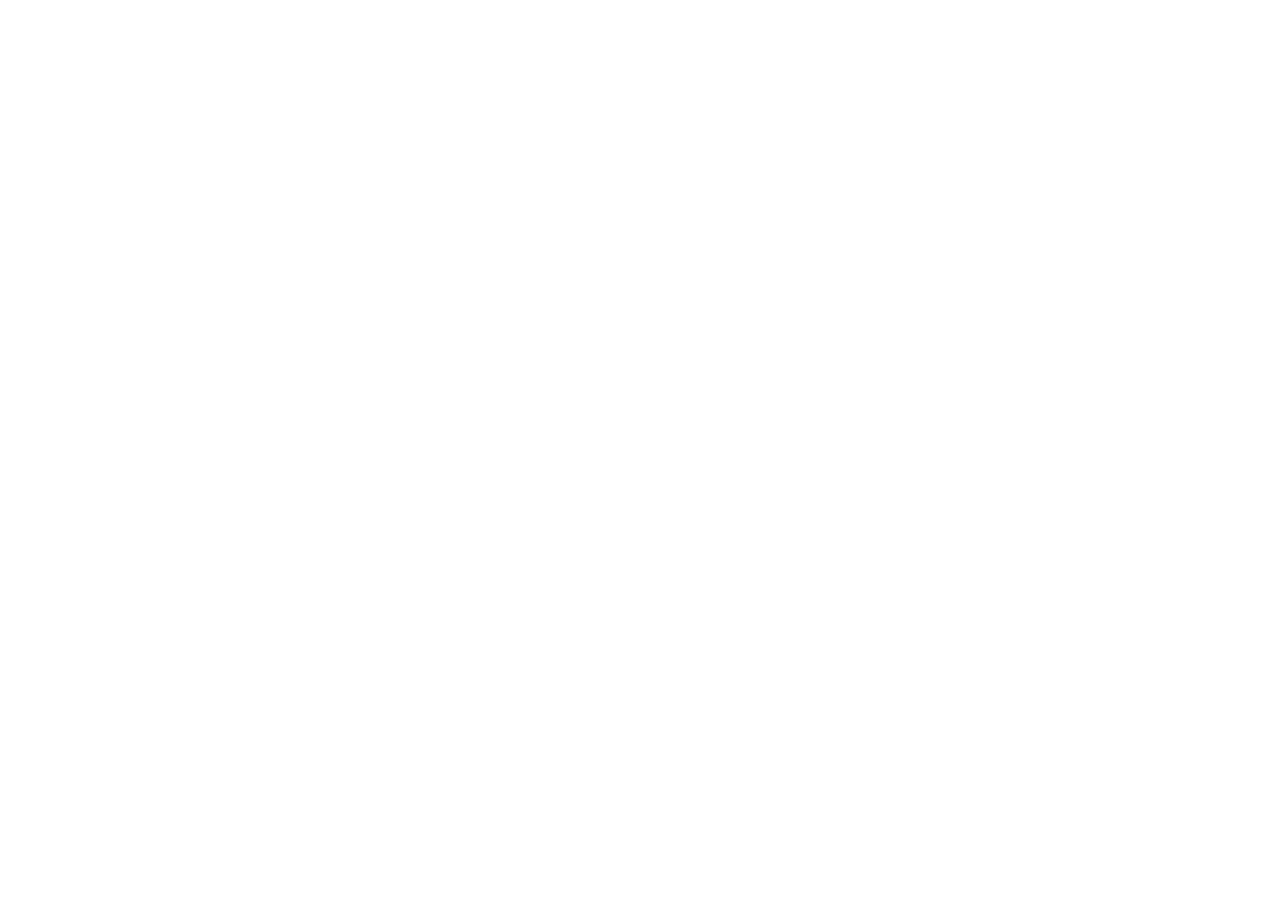
==== index.html @ b189e7bd "init project" ====
<!DOCTYPE html>
<html lang="en">

<head>
    <meta charset="UTF-8">
    <meta name="viewport" content="width=device-width, initial-scale=1.0">
    <title>Document</title>
</head>

<body>

</body>

</html>
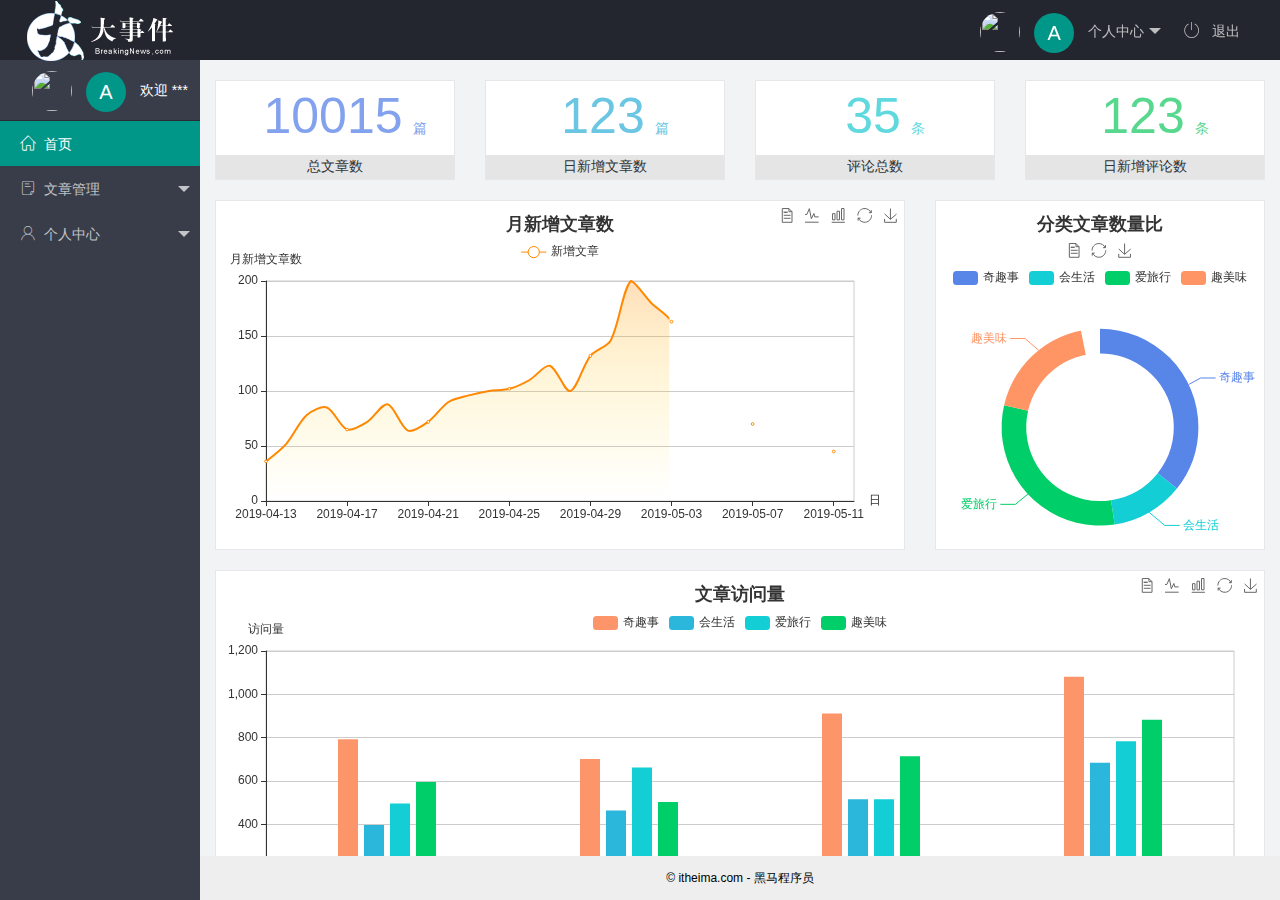
==== commit 21de9ae1: "完成了主页功能的开发" ====
--- a/index.html
+++ b/index.html
@@ -4,11 +4,122 @@
 <head>
     <meta charset="UTF-8">
     <meta name="viewport" content="width=device-width, initial-scale=1.0">
-    <title>Document</title>
+    <title>后台主页</title>
+    <!-- 导入 LayUI 的样式 -->
+    <link rel="stylesheet" href="/assets/lib/layui/css/layui.css" />
+    <!-- 导入第三方图标库 -->
+    <link rel="stylesheet" href="/assets/fonts/iconfont.css" />
+    <!-- 导入首页的样式文件 -->
+    <link rel="stylesheet" href="/assets/css/index.css">
 </head>
 
-<body>
+<body class="layui-layout-body">
+    <div class="layui-layout layui-layout-admin">
+        <div class="layui-header">
+            <div class="layui-logo">
+                <img src="/assets/images/logo.png" alt="" />
+            </div>
+            <!-- 头部区域（可配合layui已有的水平导航） -->
+            <ul class="layui-nav layui-layout-right">
+                <li class="layui-nav-item">
+                    <a href="javascript:;" class="userinfo">
+                        <img src="http://t.cn/RCzsdCq" class="layui-nav-img">
+                        <span class="text-avatar">A</span> 个人中心
+                    </a>
+                    <dl class="layui-nav-child">
+                        <dd><a href="">基本资料</a></dd>
+                        <dd><a href="">跟换头像</a></dd>
+                        <dd><a href="">重置密码</a></dd>
+                    </dl>
+                </li>
+                <li class="layui-nav-item">
+                    <a href="javascript:;" id="btnLogout">
+                        <span class="iconfont icon-tuichu"></span> 退出
+                    </a>
+                </li>
+            </ul>
+        </div>
 
+        <div class="layui-side layui-bg-black">
+            <div class="layui-side-scroll">
+                <div class="userinfo">
+                    <img src="http://t.cn/RCzsdCq" class="layui-nav-img" />
+                    <span class="text-avatar">A</span>
+                    <span id="welcome">欢迎 *** </span>
+                </div>
+                <!-- 左侧导航区域（可配合layui已有的垂直导航） -->
+                <ul class="layui-nav layui-nav-tree" lay-shrink="all">
+                    <li class="layui-nav-item layui-this">
+                        <a href="/home/dashboard.html" target="fm">
+                            <span class="iconfont icon-home"></span>首页
+                        </a>
+                    </li>
+                    <li class="layui-nav-item">
+                        <a class="" href="javascript:;">
+                            <span class="iconfont icon-16"></span>文章管理
+                        </a>
+                        <dl class="layui-nav-child">
+                            <dd>
+                                <a href="javascript:;">
+                                    <i class="layui-icon layui-icon-app"></i>文章类别
+                                </a>
+                            </dd>
+                            <dd>
+                                <a href="javascript:;">
+                                    <i class="layui-icon layui-icon-list"></i>文章列表
+                                </a>
+                            </dd>
+                            <dd>
+                                <a href="javascript:;">
+                                    <i class="layui-icon layui-icon-release"></i>发表文章
+                                </a>
+                            </dd>
+                        </dl>
+                    </li>
+                    <li class="layui-nav-item">
+                        <a href="javascript:;"><span class="iconfont icon-user"></span>个人中心</a>
+                        <dl class="layui-nav-child">
+                            <dd>
+                                <a href="javascript:;">
+                                    <i class="layui-icon layui-icon-survey"></i>基本资料
+                                </a>
+                            </dd>
+                            <dd>
+                                <a href="javascript:;">
+                                    <i class="layui-icon layui-icon-tree"></i>跟换头像
+                                </a>
+                            </dd>
+                            <dd>
+                                <a href="javascript:;">
+                                    <i class="layui-icon layui-icon-set-fill"></i>重置密码
+                                </a>
+                            </dd>
+                        </dl>
+                    </li>
+                </ul>
+            </div>
+        </div>
+
+        <div class="layui-body">
+            <!-- 内容主体区域 -->
+            <iframe name="fm" src="/home/dashboard.html" frameborder="0"></iframe>
+        </div>
+
+        <div class="layui-footer">
+            <!-- 底部固定区域 -->
+            © itheima.com - 黑马程序员
+        </div>
+    </div>
+
+
+    <!-- 导入 LayUI 的JS文件 -->
+    <script src="/assets/lib/layui/layui.all.js"></script>
+    <!-- 导入 jQuery 文件 -->
+    <script src="/assets/lib/jquery.js"></script>
+    <!-- 导入自己封装的 baseAPI.js -->
+    <script src="/assets/js/baseAPI.js"></script>
+    <!-- 导入首页的JS脚本 -->
+    <script src="/assets/js/index.js"></script>
 </body>
 
 </html>--- a/assets/lib/layui/css/layui.css
+++ b/assets/lib/layui/css/layui.css
@@ -0,0 +1,2 @@
+/** layui-v2.5.5 MIT License By https://www.layui.com */
+ .layui-inline,img{display:inline-block;vertical-align:middle}h1,h2,h3,h4,h5,h6{font-weight:400}.layui-edge,.layui-header,.layui-inline,.layui-main{position:relative}.layui-body,.layui-edge,.layui-elip{overflow:hidden}.layui-btn,.layui-edge,.layui-inline,img{vertical-align:middle}.layui-btn,.layui-disabled,.layui-icon,.layui-unselect{-moz-user-select:none;-webkit-user-select:none;-ms-user-select:none}.layui-elip,.layui-form-checkbox span,.layui-form-pane .layui-form-label{text-overflow:ellipsis;white-space:nowrap}.layui-breadcrumb,.layui-tree-btnGroup{visibility:hidden}blockquote,body,button,dd,div,dl,dt,form,h1,h2,h3,h4,h5,h6,input,li,ol,p,pre,td,textarea,th,ul{margin:0;padding:0;-webkit-tap-highlight-color:rgba(0,0,0,0)}a:active,a:hover{outline:0}img{border:none}li{list-style:none}table{border-collapse:collapse;border-spacing:0}h4,h5,h6{font-size:100%}button,input,optgroup,option,select,textarea{font-family:inherit;font-size:inherit;font-style:inherit;font-weight:inherit;outline:0}pre{white-space:pre-wrap;white-space:-moz-pre-wrap;white-space:-pre-wrap;white-space:-o-pre-wrap;word-wrap:break-word}body{line-height:24px;font:14px Helvetica Neue,Helvetica,PingFang SC,Tahoma,Arial,sans-serif}hr{height:1px;margin:10px 0;border:0;clear:both}a{color:#333;text-decoration:none}a:hover{color:#777}a cite{font-style:normal;*cursor:pointer}.layui-border-box,.layui-border-box *{box-sizing:border-box}.layui-box,.layui-box *{box-sizing:content-box}.layui-clear{clear:both;*zoom:1}.layui-clear:after{content:'\20';clear:both;*zoom:1;display:block;height:0}.layui-inline{*display:inline;*zoom:1}.layui-edge{display:inline-block;width:0;height:0;border-width:6px;border-style:dashed;border-color:transparent}.layui-edge-top{top:-4px;border-bottom-color:#999;border-bottom-style:solid}.layui-edge-right{border-left-color:#999;border-left-style:solid}.layui-edge-bottom{top:2px;border-top-color:#999;border-top-style:solid}.layui-edge-left{border-right-color:#999;border-right-style:solid}.layui-disabled,.layui-disabled:hover{color:#d2d2d2!important;cursor:not-allowed!important}.layui-circle{border-radius:100%}.layui-show{display:block!important}.layui-hide{display:none!important}@font-face{font-family:layui-icon;src:url(../font/iconfont.eot?v=250);src:url(../font/iconfont.eot?v=250#iefix) format('embedded-opentype'),url(../font/iconfont.woff2?v=250) format('woff2'),url(../font/iconfont.woff?v=250) format('woff'),url(../font/iconfont.ttf?v=250) format('truetype'),url(../font/iconfont.svg?v=250#layui-icon) format('svg')}.layui-icon{font-family:layui-icon!important;font-size:16px;font-style:normal;-webkit-font-smoothing:antialiased;-moz-osx-font-smoothing:grayscale}.layui-icon-reply-fill:before{content:"\e611"}.layui-icon-set-fill:before{content:"\e614"}.layui-icon-menu-fill:before{content:"\e60f"}.layui-icon-search:before{content:"\e615"}.layui-icon-share:before{content:"\e641"}.layui-icon-set-sm:before{content:"\e620"}.layui-icon-engine:before{content:"\e628"}.layui-icon-close:before{content:"\1006"}.layui-icon-close-fill:before{content:"\1007"}.layui-icon-chart-screen:before{content:"\e629"}.layui-icon-star:before{content:"\e600"}.layui-icon-circle-dot:before{content:"\e617"}.layui-icon-chat:before{content:"\e606"}.layui-icon-release:before{content:"\e609"}.layui-icon-list:before{content:"\e60a"}.layui-icon-chart:before{content:"\e62c"}.layui-icon-ok-circle:before{content:"\1005"}.layui-icon-layim-theme:before{content:"\e61b"}.layui-icon-table:before{content:"\e62d"}.layui-icon-right:before{content:"\e602"}.layui-icon-left:before{content:"\e603"}.layui-icon-cart-simple:before{content:"\e698"}.layui-icon-face-cry:before{content:"\e69c"}.layui-icon-face-smile:before{content:"\e6af"}.layui-icon-survey:before{content:"\e6b2"}.layui-icon-tree:before{content:"\e62e"}.layui-icon-upload-circle:before{content:"\e62f"}.layui-icon-add-circle:before{content:"\e61f"}.layui-icon-download-circle:before{content:"\e601"}.layui-icon-templeate-1:before{content:"\e630"}.layui-icon-util:before{content:"\e631"}.layui-icon-face-surprised:before{content:"\e664"}.layui-icon-edit:before{content:"\e642"}.layui-icon-speaker:before{content:"\e645"}.layui-icon-down:before{content:"\e61a"}.layui-icon-file:before{content:"\e621"}.layui-icon-layouts:before{content:"\e632"}.layui-icon-rate-half:before{content:"\e6c9"}.layui-icon-add-circle-fine:before{content:"\e608"}.layui-icon-prev-circle:before{content:"\e633"}.layui-icon-read:before{content:"\e705"}.layui-icon-404:before{content:"\e61c"}.layui-icon-carousel:before{content:"\e634"}.layui-icon-help:before{content:"\e607"}.layui-icon-code-circle:before{content:"\e635"}.layui-icon-water:before{content:"\e636"}.layui-icon-username:before{content:"\e66f"}.layui-icon-find-fill:before{content:"\e670"}.layui-icon-about:before{content:"\e60b"}.layui-icon-location:before{content:"\e715"}.layui-icon-up:before{content:"\e619"}.layui-icon-pause:before{content:"\e651"}.layui-icon-date:before{content:"\e637"}.layui-icon-layim-uploadfile:before{content:"\e61d"}.layui-icon-delete:before{content:"\e640"}.layui-icon-play:before{content:"\e652"}.layui-icon-top:before{content:"\e604"}.layui-icon-friends:before{content:"\e612"}.layui-icon-refresh-3:before{content:"\e9aa"}.layui-icon-ok:before{content:"\e605"}.layui-icon-layer:before{content:"\e638"}.layui-icon-face-smile-fine:before{content:"\e60c"}.layui-icon-dollar:before{content:"\e659"}.layui-icon-group:before{content:"\e613"}.layui-icon-layim-download:before{content:"\e61e"}.layui-icon-picture-fine:before{content:"\e60d"}.layui-icon-link:before{content:"\e64c"}.layui-icon-diamond:before{content:"\e735"}.layui-icon-log:before{content:"\e60e"}.layui-icon-rate-solid:before{content:"\e67a"}.layui-icon-fonts-del:before{content:"\e64f"}.layui-icon-unlink:before{content:"\e64d"}.layui-icon-fonts-clear:before{content:"\e639"}.layui-icon-triangle-r:before{content:"\e623"}.layui-icon-circle:before{content:"\e63f"}.layui-icon-radio:before{content:"\e643"}.layui-icon-align-center:before{content:"\e647"}.layui-icon-align-right:before{content:"\e648"}.layui-icon-align-left:before{content:"\e649"}.layui-icon-loading-1:before{content:"\e63e"}.layui-icon-return:before{content:"\e65c"}.layui-icon-fonts-strong:before{content:"\e62b"}.layui-icon-upload:before{content:"\e67c"}.layui-icon-dialogue:before{content:"\e63a"}.layui-icon-video:before{content:"\e6ed"}.layui-icon-headset:before{content:"\e6fc"}.layui-icon-cellphone-fine:before{content:"\e63b"}.layui-icon-add-1:before{content:"\e654"}.layui-icon-face-smile-b:before{content:"\e650"}.layui-icon-fonts-html:before{content:"\e64b"}.layui-icon-form:before{content:"\e63c"}.layui-icon-cart:before{content:"\e657"}.layui-icon-camera-fill:before{content:"\e65d"}.layui-icon-tabs:before{content:"\e62a"}.layui-icon-fonts-code:before{content:"\e64e"}.layui-icon-fire:before{content:"\e756"}.layui-icon-set:before{content:"\e716"}.layui-icon-fonts-u:before{content:"\e646"}.layui-icon-triangle-d:before{content:"\e625"}.layui-icon-tips:before{content:"\e702"}.layui-icon-picture:before{content:"\e64a"}.layui-icon-more-vertical:before{content:"\e671"}.layui-icon-flag:before{content:"\e66c"}.layui-icon-loading:before{content:"\e63d"}.layui-icon-fonts-i:before{content:"\e644"}.layui-icon-refresh-1:before{content:"\e666"}.layui-icon-rmb:before{content:"\e65e"}.layui-icon-home:before{content:"\e68e"}.layui-icon-user:before{content:"\e770"}.layui-icon-notice:before{content:"\e667"}.layui-icon-login-weibo:before{content:"\e675"}.layui-icon-voice:before{content:"\e688"}.layui-icon-upload-drag:before{content:"\e681"}.layui-icon-login-qq:before{content:"\e676"}.layui-icon-snowflake:before{content:"\e6b1"}.layui-icon-file-b:before{content:"\e655"}.layui-icon-template:before{content:"\e663"}.layui-icon-auz:before{content:"\e672"}.layui-icon-console:before{content:"\e665"}.layui-icon-app:before{content:"\e653"}.layui-icon-prev:before{content:"\e65a"}.layui-icon-website:before{content:"\e7ae"}.layui-icon-next:before{content:"\e65b"}.layui-icon-component:before{content:"\e857"}.layui-icon-more:before{content:"\e65f"}.layui-icon-login-wechat:before{content:"\e677"}.layui-icon-shrink-right:before{content:"\e668"}.layui-icon-spread-left:before{content:"\e66b"}.layui-icon-camera:before{content:"\e660"}.layui-icon-note:before{content:"\e66e"}.layui-icon-refresh:before{content:"\e669"}.layui-icon-female:before{content:"\e661"}.layui-icon-male:before{content:"\e662"}.layui-icon-password:before{content:"\e673"}.layui-icon-senior:before{content:"\e674"}.layui-icon-theme:before{content:"\e66a"}.layui-icon-tread:before{content:"\e6c5"}.layui-icon-praise:before{content:"\e6c6"}.layui-icon-star-fill:before{content:"\e658"}.layui-icon-rate:before{content:"\e67b"}.layui-icon-template-1:before{content:"\e656"}.layui-icon-vercode:before{content:"\e679"}.layui-icon-cellphone:before{content:"\e678"}.layui-icon-screen-full:before{content:"\e622"}.layui-icon-screen-restore:before{content:"\e758"}.layui-icon-cols:before{content:"\e610"}.layui-icon-export:before{content:"\e67d"}.layui-icon-print:before{content:"\e66d"}.layui-icon-slider:before{content:"\e714"}.layui-icon-addition:before{content:"\e624"}.layui-icon-subtraction:before{content:"\e67e"}.layui-icon-service:before{content:"\e626"}.layui-icon-transfer:before{content:"\e691"}.layui-main{width:1140px;margin:0 auto}.layui-header{z-index:1000;height:60px}.layui-header a:hover{transition:all .5s;-webkit-transition:all .5s}.layui-side{position:fixed;left:0;top:0;bottom:0;z-index:999;width:200px;overflow-x:hidden}.layui-side-scroll{position:relative;width:220px;height:100%;overflow-x:hidden}.layui-body{position:absolute;left:200px;right:0;top:0;bottom:0;z-index:998;width:auto;overflow-y:auto;box-sizing:border-box}.layui-layout-body{overflow:hidden}.layui-layout-admin .layui-header{background-color:#23262E}.layui-layout-admin .layui-side{top:60px;width:200px;overflow-x:hidden}.layui-layout-admin .layui-body{position:fixed;top:60px;bottom:44px}.layui-layout-admin .layui-main{width:auto;margin:0 15px}.layui-layout-admin .layui-footer{position:fixed;left:200px;right:0;bottom:0;height:44px;line-height:44px;padding:0 15px;background-color:#eee}.layui-layout-admin .layui-logo{position:absolute;left:0;top:0;width:200px;height:100%;line-height:60px;text-align:center;color:#009688;font-size:16px}.layui-layout-admin .layui-header .layui-nav{background:0 0}.layui-layout-left{position:absolute!important;left:200px;top:0}.layui-layout-right{position:absolute!important;right:0;top:0}.layui-container{position:relative;margin:0 auto;padding:0 15px;box-sizing:border-box}.layui-fluid{position:relative;margin:0 auto;padding:0 15px}.layui-row:after,.layui-row:before{content:'';display:block;clear:both}.layui-col-lg1,.layui-col-lg10,.layui-col-lg11,.layui-col-lg12,.layui-col-lg2,.layui-col-lg3,.layui-col-lg4,.layui-col-lg5,.layui-col-lg6,.layui-col-lg7,.layui-col-lg8,.layui-col-lg9,.layui-col-md1,.layui-col-md10,.layui-col-md11,.layui-col-md12,.layui-col-md2,.layui-col-md3,.layui-col-md4,.layui-col-md5,.layui-col-md6,.layui-col-md7,.layui-col-md8,.layui-col-md9,.layui-col-sm1,.layui-col-sm10,.layui-col-sm11,.layui-col-sm12,.layui-col-sm2,.layui-col-sm3,.layui-col-sm4,.layui-col-sm5,.layui-col-sm6,.layui-col-sm7,.layui-col-sm8,.layui-col-sm9,.layui-col-xs1,.layui-col-xs10,.layui-col-xs11,.layui-col-xs12,.layui-col-xs2,.layui-col-xs3,.layui-col-xs4,.layui-col-xs5,.layui-col-xs6,.layui-col-xs7,.layui-col-xs8,.layui-col-xs9{position:relative;display:block;box-sizing:border-box}.layui-col-xs1,.layui-col-xs10,.layui-col-xs11,.layui-col-xs12,.layui-col-xs2,.layui-col-xs3,.layui-col-xs4,.layui-col-xs5,.layui-col-xs6,.layui-col-xs7,.layui-col-xs8,.layui-col-xs9{float:left}.layui-col-xs1{width:8.33333333%}.layui-col-xs2{width:16.66666667%}.layui-col-xs3{width:25%}.layui-col-xs4{width:33.33333333%}.layui-col-xs5{width:41.66666667%}.layui-col-xs6{width:50%}.layui-col-xs7{width:58.33333333%}.layui-col-xs8{width:66.66666667%}.layui-col-xs9{width:75%}.layui-col-xs10{width:83.33333333%}.layui-col-xs11{width:91.66666667%}.layui-col-xs12{width:100%}.layui-col-xs-offset1{margin-left:8.33333333%}.layui-col-xs-offset2{margin-left:16.66666667%}.layui-col-xs-offset3{margin-left:25%}.layui-col-xs-offset4{margin-left:33.33333333%}.layui-col-xs-offset5{margin-left:41.66666667%}.layui-col-xs-offset6{margin-left:50%}.layui-col-xs-offset7{margin-left:58.33333333%}.layui-col-xs-offset8{margin-left:66.66666667%}.layui-col-xs-offset9{margin-left:75%}.layui-col-xs-offset10{margin-left:83.33333333%}.layui-col-xs-offset11{margin-left:91.66666667%}.layui-col-xs-offset12{margin-left:100%}@media screen and (max-width:768px){.layui-hide-xs{display:none!important}.layui-show-xs-block{display:block!important}.layui-show-xs-inline{display:inline!important}.layui-show-xs-inline-block{display:inline-block!important}}@media screen and (min-width:768px){.layui-container{width:750px}.layui-hide-sm{display:none!important}.layui-show-sm-block{display:block!important}.layui-show-sm-inline{display:inline!important}.layui-show-sm-inline-block{display:inline-block!important}.layui-col-sm1,.layui-col-sm10,.layui-col-sm11,.layui-col-sm12,.layui-col-sm2,.layui-col-sm3,.layui-col-sm4,.layui-col-sm5,.layui-col-sm6,.layui-col-sm7,.layui-col-sm8,.layui-col-sm9{float:left}.layui-col-sm1{width:8.33333333%}.layui-col-sm2{width:16.66666667%}.layui-col-sm3{width:25%}.layui-col-sm4{width:33.33333333%}.layui-col-sm5{width:41.66666667%}.layui-col-sm6{width:50%}.layui-col-sm7{width:58.33333333%}.layui-col-sm8{width:66.66666667%}.layui-col-sm9{width:75%}.layui-col-sm10{width:83.33333333%}.layui-col-sm11{width:91.66666667%}.layui-col-sm12{width:100%}.layui-col-sm-offset1{margin-left:8.33333333%}.layui-col-sm-offset2{margin-left:16.66666667%}.layui-col-sm-offset3{margin-left:25%}.layui-col-sm-offset4{margin-left:33.33333333%}.layui-col-sm-offset5{margin-left:41.66666667%}.layui-col-sm-offset6{margin-left:50%}.layui-col-sm-offset7{margin-left:58.33333333%}.layui-col-sm-offset8{margin-left:66.66666667%}.layui-col-sm-offset9{margin-left:75%}.layui-col-sm-offset10{margin-left:83.33333333%}.layui-col-sm-offset11{margin-left:91.66666667%}.layui-col-sm-offset12{margin-left:100%}}@media screen and (min-width:992px){.layui-container{width:970px}.layui-hide-md{display:none!important}.layui-show-md-block{display:block!important}.layui-show-md-inline{display:inline!important}.layui-show-md-inline-block{display:inline-block!important}.layui-col-md1,.layui-col-md10,.layui-col-md11,.layui-col-md12,.layui-col-md2,.layui-col-md3,.layui-col-md4,.layui-col-md5,.layui-col-md6,.layui-col-md7,.layui-col-md8,.layui-col-md9{float:left}.layui-col-md1{width:8.33333333%}.layui-col-md2{width:16.66666667%}.layui-col-md3{width:25%}.layui-col-md4{width:33.33333333%}.layui-col-md5{width:41.66666667%}.layui-col-md6{width:50%}.layui-col-md7{width:58.33333333%}.layui-col-md8{width:66.66666667%}.layui-col-md9{width:75%}.layui-col-md10{width:83.33333333%}.layui-col-md11{width:91.66666667%}.layui-col-md12{width:100%}.layui-col-md-offset1{margin-left:8.33333333%}.layui-col-md-offset2{margin-left:16.66666667%}.layui-col-md-offset3{margin-left:25%}.layui-col-md-offset4{margin-left:33.33333333%}.layui-col-md-offset5{margin-left:41.66666667%}.layui-col-md-offset6{margin-left:50%}.layui-col-md-offset7{margin-left:58.33333333%}.layui-col-md-offset8{margin-left:66.66666667%}.layui-col-md-offset9{margin-left:75%}.layui-col-md-offset10{margin-left:83.33333333%}.layui-col-md-offset11{margin-left:91.66666667%}.layui-col-md-offset12{margin-left:100%}}@media screen and (min-width:1200px){.layui-container{width:1170px}.layui-hide-lg{display:none!important}.layui-show-lg-block{display:block!important}.layui-show-lg-inline{display:inline!important}.layui-show-lg-inline-block{display:inline-block!important}.layui-col-lg1,.layui-col-lg10,.layui-col-lg11,.layui-col-lg12,.layui-col-lg2,.layui-col-lg3,.layui-col-lg4,.layui-col-lg5,.layui-col-lg6,.layui-col-lg7,.layui-col-lg8,.layui-col-lg9{float:left}.layui-col-lg1{width:8.33333333%}.layui-col-lg2{width:16.66666667%}.layui-col-lg3{width:25%}.layui-col-lg4{width:33.33333333%}.layui-col-lg5{width:41.66666667%}.layui-col-lg6{width:50%}.layui-col-lg7{width:58.33333333%}.layui-col-lg8{width:66.66666667%}.layui-col-lg9{width:75%}.layui-col-lg10{width:83.33333333%}.layui-col-lg11{width:91.66666667%}.layui-col-lg12{width:100%}.layui-col-lg-offset1{margin-left:8.33333333%}.layui-col-lg-offset2{margin-left:16.66666667%}.layui-col-lg-offset3{margin-left:25%}.layui-col-lg-offset4{margin-left:33.33333333%}.layui-col-lg-offset5{margin-left:41.66666667%}.layui-col-lg-offset6{margin-left:50%}.layui-col-lg-offset7{margin-left:58.33333333%}.layui-col-lg-offset8{margin-left:66.66666667%}.layui-col-lg-offset9{margin-left:75%}.layui-col-lg-offset10{margin-left:83.33333333%}.layui-col-lg-offset11{margin-left:91.66666667%}.layui-col-lg-offset12{margin-left:100%}}.layui-col-space1{margin:-.5px}.layui-col-space1>*{padding:.5px}.layui-col-space3{margin:-1.5px}.layui-col-space3>*{padding:1.5px}.layui-col-space5{margin:-2.5px}.layui-col-space5>*{padding:2.5px}.layui-col-space8{margin:-3.5px}.layui-col-space8>*{padding:3.5px}.layui-col-space10{margin:-5px}.layui-col-space10>*{padding:5px}.layui-col-space12{margin:-6px}.layui-col-space12>*{padding:6px}.layui-col-space15{margin:-7.5px}.layui-col-space15>*{padding:7.5px}.layui-col-space18{margin:-9px}.layui-col-space18>*{padding:9px}.layui-col-space20{margin:-10px}.layui-col-space20>*{padding:10px}.layui-col-space22{margin:-11px}.layui-col-space22>*{padding:11px}.layui-col-space25{margin:-12.5px}.layui-col-space25>*{padding:12.5px}.layui-col-space30{margin:-15px}.layui-col-space30>*{padding:15px}.layui-btn,.layui-input,.layui-select,.layui-textarea,.layui-upload-button{outline:0;-webkit-appearance:none;transition:all .3s;-webkit-transition:all .3s;box-sizing:border-box}.layui-elem-quote{margin-bottom:10px;padding:15px;line-height:22px;border-left:5px solid #009688;border-radius:0 2px 2px 0;background-color:#f2f2f2}.layui-quote-nm{border-style:solid;border-width:1px 1px 1px 5px;background:0 0}.layui-elem-field{margin-bottom:10px;padding:0;border-width:1px;border-style:solid}.layui-elem-field legend{margin-left:20px;padding:0 10px;font-size:20px;font-weight:300}.layui-field-title{margin:10px 0 20px;border-width:1px 0 0}.layui-field-box{padding:10px 15px}.layui-field-title .layui-field-box{padding:10px 0}.layui-progress{position:relative;height:6px;border-radius:20px;background-color:#e2e2e2}.layui-progress-bar{position:absolute;left:0;top:0;width:0;max-width:100%;height:6px;border-radius:20px;text-align:right;background-color:#5FB878;transition:all .3s;-webkit-transition:all .3s}.layui-progress-big,.layui-progress-big .layui-progress-bar{height:18px;line-height:18px}.layui-progress-text{position:relative;top:-20px;line-height:18px;font-size:12px;color:#666}.layui-progress-big .layui-progress-text{position:static;padding:0 10px;color:#fff}.layui-collapse{border-width:1px;border-style:solid;border-radius:2px}.layui-colla-content,.layui-colla-item{border-top-width:1px;border-top-style:solid}.layui-colla-item:first-child{border-top:none}.layui-colla-title{position:relative;height:42px;line-height:42px;padding:0 15px 0 35px;color:#333;background-color:#f2f2f2;cursor:pointer;font-size:14px;overflow:hidden}.layui-colla-content{display:none;padding:10px 15px;line-height:22px;color:#666}.layui-colla-icon{position:absolute;left:15px;top:0;font-size:14px}.layui-card{margin-bottom:15px;border-radius:2px;background-color:#fff;box-shadow:0 1px 2px 0 rgba(0,0,0,.05)}.layui-card:last-child{margin-bottom:0}.layui-card-header{position:relative;height:42px;line-height:42px;padding:0 15px;border-bottom:1px solid #f6f6f6;color:#333;border-radius:2px 2px 0 0;font-size:14px}.layui-bg-black,.layui-bg-blue,.layui-bg-cyan,.layui-bg-green,.layui-bg-orange,.layui-bg-red{color:#fff!important}.layui-card-body{position:relative;padding:10px 15px;line-height:24px}.layui-card-body[pad15]{padding:15px}.layui-card-body[pad20]{padding:20px}.layui-card-body .layui-table{margin:5px 0}.layui-card .layui-tab{margin:0}.layui-panel-window{position:relative;padding:15px;border-radius:0;border-top:5px solid #E6E6E6;background-color:#fff}.layui-auxiliar-moving{position:fixed;left:0;right:0;top:0;bottom:0;width:100%;height:100%;background:0 0;z-index:9999999999}.layui-form-label,.layui-form-mid,.layui-form-select,.layui-input-block,.layui-input-inline,.layui-textarea{position:relative}.layui-bg-red{background-color:#FF5722!important}.layui-bg-orange{background-color:#FFB800!important}.layui-bg-green{background-color:#009688!important}.layui-bg-cyan{background-color:#2F4056!important}.layui-bg-blue{background-color:#1E9FFF!important}.layui-bg-black{background-color:#393D49!important}.layui-bg-gray{background-color:#eee!important;color:#666!important}.layui-badge-rim,.layui-colla-content,.layui-colla-item,.layui-collapse,.layui-elem-field,.layui-form-pane .layui-form-item[pane],.layui-form-pane .layui-form-label,.layui-input,.layui-layedit,.layui-layedit-tool,.layui-quote-nm,.layui-select,.layui-tab-bar,.layui-tab-card,.layui-tab-title,.layui-tab-title .layui-this:after,.layui-textarea{border-color:#e6e6e6}.layui-timeline-item:before,hr{background-color:#e6e6e6}.layui-text{line-height:22px;font-size:14px;color:#666}.layui-text h1,.layui-text h2,.layui-text h3{font-weight:500;color:#333}.layui-text h1{font-size:30px}.layui-text h2{font-size:24px}.layui-text h3{font-size:18px}.layui-text a:not(.layui-btn){color:#01AAED}.layui-text a:not(.layui-btn):hover{text-decoration:underline}.layui-text ul{padding:5px 0 5px 15px}.layui-text ul li{margin-top:5px;list-style-type:disc}.layui-text em,.layui-word-aux{color:#999!important;padding:0 5px!important}.layui-btn{display:inline-block;height:38px;line-height:38px;padding:0 18px;background-color:#009688;color:#fff;white-space:nowrap;text-align:center;font-size:14px;border:none;border-radius:2px;cursor:pointer}.layui-btn:hover{opacity:.8;filter:alpha(opacity=80);color:#fff}.layui-btn:active{opacity:1;filter:alpha(opacity=100)}.layui-btn+.layui-btn{margin-left:10px}.layui-btn-container{font-size:0}.layui-btn-container .layui-btn{margin-right:10px;margin-bottom:10px}.layui-btn-container .layui-btn+.layui-btn{margin-left:0}.layui-table .layui-btn-container .layui-btn{margin-bottom:9px}.layui-btn-radius{border-radius:100px}.layui-btn .layui-icon{margin-right:3px;font-size:18px;vertical-align:bottom;vertical-align:middle\9}.layui-btn-primary{border:1px solid #C9C9C9;background-color:#fff;color:#555}.layui-btn-primary:hover{border-color:#009688;color:#333}.layui-btn-normal{background-color:#1E9FFF}.layui-btn-warm{background-color:#FFB800}.layui-btn-danger{background-color:#FF5722}.layui-btn-checked{background-color:#5FB878}.layui-btn-disabled,.layui-btn-disabled:active,.layui-btn-disabled:hover{border:1px solid #e6e6e6;background-color:#FBFBFB;color:#C9C9C9;cursor:not-allowed;opacity:1}.layui-btn-lg{height:44px;line-height:44px;padding:0 25px;font-size:16px}.layui-btn-sm{height:30px;line-height:30px;padding:0 10px;font-size:12px}.layui-btn-sm i{font-size:16px!important}.layui-btn-xs{height:22px;line-height:22px;padding:0 5px;font-size:12px}.layui-btn-xs i{font-size:14px!important}.layui-btn-group{display:inline-block;vertical-align:middle;font-size:0}.layui-btn-group .layui-btn{margin-left:0!important;margin-right:0!important;border-left:1px solid rgba(255,255,255,.5);border-radius:0}.layui-btn-group .layui-btn-primary{border-left:none}.layui-btn-group .layui-btn-primary:hover{border-color:#C9C9C9;color:#009688}.layui-btn-group .layui-btn:first-child{border-left:none;border-radius:2px 0 0 2px}.layui-btn-group .layui-btn-primary:first-child{border-left:1px solid #c9c9c9}.layui-btn-group .layui-btn:last-child{border-radius:0 2px 2px 0}.layui-btn-group .layui-btn+.layui-btn{margin-left:0}.layui-btn-group+.layui-btn-group{margin-left:10px}.layui-btn-fluid{width:100%}.layui-input,.layui-select,.layui-textarea{height:38px;line-height:1.3;line-height:38px\9;border-width:1px;border-style:solid;background-color:#fff;border-radius:2px}.layui-input::-webkit-input-placeholder,.layui-select::-webkit-input-placeholder,.layui-textarea::-webkit-input-placeholder{line-height:1.3}.layui-input,.layui-textarea{display:block;width:100%;padding-left:10px}.layui-input:hover,.layui-textarea:hover{border-color:#D2D2D2!important}.layui-input:focus,.layui-textarea:focus{border-color:#C9C9C9!important}.layui-textarea{min-height:100px;height:auto;line-height:20px;padding:6px 10px;resize:vertical}.layui-select{padding:0 10px}.layui-form input[type=checkbox],.layui-form input[type=radio],.layui-form select{display:none}.layui-form [lay-ignore]{display:initial}.layui-form-item{margin-bottom:15px;clear:both;*zoom:1}.layui-form-item:after{content:'\20';clear:both;*zoom:1;display:block;height:0}.layui-form-label{float:left;display:block;padding:9px 15px;width:80px;font-weight:400;line-height:20px;text-align:right}.layui-form-label-col{display:block;float:none;padding:9px 0;line-height:20px;text-align:left}.layui-form-item .layui-inline{margin-bottom:5px;margin-right:10px}.layui-input-block{margin-left:110px;min-height:36px}.layui-input-inline{display:inline-block;vertical-align:middle}.layui-form-item .layui-input-inline{float:left;width:190px;margin-right:10px}.layui-form-text .layui-input-inline{width:auto}.layui-form-mid{float:left;display:block;padding:9px 0!important;line-height:20px;margin-right:10px}.layui-form-danger+.layui-form-select .layui-input,.layui-form-danger:focus{border-color:#FF5722!important}.layui-form-select .layui-input{padding-right:30px;cursor:pointer}.layui-form-select .layui-edge{position:absolute;right:10px;top:50%;margin-top:-3px;cursor:pointer;border-width:6px;border-top-color:#c2c2c2;border-top-style:solid;transition:all .3s;-webkit-transition:all .3s}.layui-form-select dl{display:none;position:absolute;left:0;top:42px;padding:5px 0;z-index:899;min-width:100%;border:1px solid #d2d2d2;max-height:300px;overflow-y:auto;background-color:#fff;border-radius:2px;box-shadow:0 2px 4px rgba(0,0,0,.12);box-sizing:border-box}.layui-form-select dl dd,.layui-form-select dl dt{padding:0 10px;line-height:36px;white-space:nowrap;overflow:hidden;text-overflow:ellipsis}.layui-form-select dl dt{font-size:12px;color:#999}.layui-form-select dl dd{cursor:pointer}.layui-form-select dl dd:hover{background-color:#f2f2f2;-webkit-transition:.5s all;transition:.5s all}.layui-form-select .layui-select-group dd{padding-left:20px}.layui-form-select dl dd.layui-select-tips{padding-left:10px!important;color:#999}.layui-form-select dl dd.layui-this{background-color:#5FB878;color:#fff}.layui-form-checkbox,.layui-form-select dl dd.layui-disabled{background-color:#fff}.layui-form-selected dl{display:block}.layui-form-checkbox,.layui-form-checkbox *,.layui-form-switch{display:inline-block;vertical-align:middle}.layui-form-selected .layui-edge{margin-top:-9px;-webkit-transform:rotate(180deg);transform:rotate(180deg);margin-top:-3px\9}:root .layui-form-selected .layui-edge{margin-top:-9px\0/IE9}.layui-form-selectup dl{top:auto;bottom:42px}.layui-select-none{margin:5px 0;text-align:center;color:#999}.layui-select-disabled .layui-disabled{border-color:#eee!important}.layui-select-disabled .layui-edge{border-top-color:#d2d2d2}.layui-form-checkbox{position:relative;height:30px;line-height:30px;margin-right:10px;padding-right:30px;cursor:pointer;font-size:0;-webkit-transition:.1s linear;transition:.1s linear;box-sizing:border-box}.layui-form-checkbox span{padding:0 10px;height:100%;font-size:14px;border-radius:2px 0 0 2px;background-color:#d2d2d2;color:#fff;overflow:hidden}.layui-form-checkbox:hover span{background-color:#c2c2c2}.layui-form-checkbox i{position:absolute;right:0;top:0;width:30px;height:28px;border:1px solid #d2d2d2;border-left:none;border-radius:0 2px 2px 0;color:#fff;font-size:20px;text-align:center}.layui-form-checkbox:hover i{border-color:#c2c2c2;color:#c2c2c2}.layui-form-checked,.layui-form-checked:hover{border-color:#5FB878}.layui-form-checked span,.layui-form-checked:hover span{background-color:#5FB878}.layui-form-checked i,.layui-form-checked:hover i{color:#5FB878}.layui-form-item .layui-form-checkbox{margin-top:4px}.layui-form-checkbox[lay-skin=primary]{height:auto!important;line-height:normal!important;min-width:18px;min-height:18px;border:none!important;margin-right:0;padding-left:28px;padding-right:0;background:0 0}.layui-form-checkbox[lay-skin=primary] span{padding-left:0;padding-right:15px;line-height:18px;background:0 0;color:#666}.layui-form-checkbox[lay-skin=primary] i{right:auto;left:0;width:16px;height:16px;line-height:16px;border:1px solid #d2d2d2;font-size:12px;border-radius:2px;background-color:#fff;-webkit-transition:.1s linear;transition:.1s linear}.layui-form-checkbox[lay-skin=primary]:hover i{border-color:#5FB878;color:#fff}.layui-form-checked[lay-skin=primary] i{border-color:#5FB878!important;background-color:#5FB878;color:#fff}.layui-checkbox-disbaled[lay-skin=primary] span{background:0 0!important;color:#c2c2c2}.layui-checkbox-disbaled[lay-skin=primary]:hover i{border-color:#d2d2d2}.layui-form-item .layui-form-checkbox[lay-skin=primary]{margin-top:10px}.layui-form-switch{position:relative;height:22px;line-height:22px;min-width:35px;padding:0 5px;margin-top:8px;border:1px solid #d2d2d2;border-radius:20px;cursor:pointer;background-color:#fff;-webkit-transition:.1s linear;transition:.1s linear}.layui-form-switch i{position:absolute;left:5px;top:3px;width:16px;height:16px;border-radius:20px;background-color:#d2d2d2;-webkit-transition:.1s linear;transition:.1s linear}.layui-form-switch em{position:relative;top:0;width:25px;margin-left:21px;padding:0!important;text-align:center!important;color:#999!important;font-style:normal!important;font-size:12px}.layui-form-onswitch{border-color:#5FB878;background-color:#5FB878}.layui-checkbox-disbaled,.layui-checkbox-disbaled i{border-color:#e2e2e2!important}.layui-form-onswitch i{left:100%;margin-left:-21px;background-color:#fff}.layui-form-onswitch em{margin-left:5px;margin-right:21px;color:#fff!important}.layui-checkbox-disbaled span{background-color:#e2e2e2!important}.layui-checkbox-disbaled:hover i{color:#fff!important}[lay-radio]{display:none}.layui-form-radio,.layui-form-radio *{display:inline-block;vertical-align:middle}.layui-form-radio{line-height:28px;margin:6px 10px 0 0;padding-right:10px;cursor:pointer;font-size:0}.layui-form-radio *{font-size:14px}.layui-form-radio>i{margin-right:8px;font-size:22px;color:#c2c2c2}.layui-form-radio>i:hover,.layui-form-radioed>i{color:#5FB878}.layui-radio-disbaled>i{color:#e2e2e2!important}.layui-form-pane .layui-form-label{width:110px;padding:8px 15px;height:38px;line-height:20px;border-width:1px;border-style:solid;border-radius:2px 0 0 2px;text-align:center;background-color:#FBFBFB;overflow:hidden;box-sizing:border-box}.layui-form-pane .layui-input-inline{margin-left:-1px}.layui-form-pane .layui-input-block{margin-left:110px;left:-1px}.layui-form-pane .layui-input{border-radius:0 2px 2px 0}.layui-form-pane .layui-form-text .layui-form-label{float:none;width:100%;border-radius:2px;box-sizing:border-box;text-align:left}.layui-form-pane .layui-form-text .layui-input-inline{display:block;margin:0;top:-1px;clear:both}.layui-form-pane .layui-form-text .layui-input-block{margin:0;left:0;top:-1px}.layui-form-pane .layui-form-text .layui-textarea{min-height:100px;border-radius:0 0 2px 2px}.layui-form-pane .layui-form-checkbox{margin:4px 0 4px 10px}.layui-form-pane .layui-form-radio,.layui-form-pane .layui-form-switch{margin-top:6px;margin-left:10px}.layui-form-pane .layui-form-item[pane]{position:relative;border-width:1px;border-style:solid}.layui-form-pane .layui-form-item[pane] .layui-form-label{position:absolute;left:0;top:0;height:100%;border-width:0 1px 0 0}.layui-form-pane .layui-form-item[pane] .layui-input-inline{margin-left:110px}@media screen and (max-width:450px){.layui-form-item .layui-form-label{text-overflow:ellipsis;overflow:hidden;white-space:nowrap}.layui-form-item .layui-inline{display:block;margin-right:0;margin-bottom:20px;clear:both}.layui-form-item .layui-inline:after{content:'\20';clear:both;display:block;height:0}.layui-form-item .layui-input-inline{display:block;float:none;left:-3px;width:auto;margin:0 0 10px 112px}.layui-form-item .layui-input-inline+.layui-form-mid{margin-left:110px;top:-5px;padding:0}.layui-form-item .layui-form-checkbox{margin-right:5px;margin-bottom:5px}}.layui-layedit{border-width:1px;border-style:solid;border-radius:2px}.layui-layedit-tool{padding:3px 5px;border-bottom-width:1px;border-bottom-style:solid;font-size:0}.layedit-tool-fixed{position:fixed;top:0;border-top:1px solid #e2e2e2}.layui-layedit-tool .layedit-tool-mid,.layui-layedit-tool .layui-icon{display:inline-block;vertical-align:middle;text-align:center;font-size:14px}.layui-layedit-tool .layui-icon{position:relative;width:32px;height:30px;line-height:30px;margin:3px 5px;color:#777;cursor:pointer;border-radius:2px}.layui-layedit-tool .layui-icon:hover{color:#393D49}.layui-layedit-tool .layui-icon:active{color:#000}.layui-layedit-tool .layedit-tool-active{background-color:#e2e2e2;color:#000}.layui-layedit-tool .layui-disabled,.layui-layedit-tool .layui-disabled:hover{color:#d2d2d2;cursor:not-allowed}.layui-layedit-tool .layedit-tool-mid{width:1px;height:18px;margin:0 10px;background-color:#d2d2d2}.layedit-tool-html{width:50px!important;font-size:30px!important}.layedit-tool-b,.layedit-tool-code,.layedit-tool-help{font-size:16px!important}.layedit-tool-d,.layedit-tool-face,.layedit-tool-image,.layedit-tool-unlink{font-size:18px!important}.layedit-tool-image input{position:absolute;font-size:0;left:0;top:0;width:100%;height:100%;opacity:.01;filter:Alpha(opacity=1);cursor:pointer}.layui-layedit-iframe iframe{display:block;width:100%}#LAY_layedit_code{overflow:hidden}.layui-laypage{display:inline-block;*display:inline;*zoom:1;vertical-align:middle;margin:10px 0;font-size:0}.layui-laypage>a:first-child,.layui-laypage>a:first-child em{border-radius:2px 0 0 2px}.layui-laypage>a:last-child,.layui-laypage>a:last-child em{border-radius:0 2px 2px 0}.layui-laypage>:first-child{margin-left:0!important}.layui-laypage>:last-child{margin-right:0!important}.layui-laypage a,.layui-laypage button,.layui-laypage input,.layui-laypage select,.layui-laypage span{border:1px solid #e2e2e2}.layui-laypage a,.layui-laypage span{display:inline-block;*display:inline;*zoom:1;vertical-align:middle;padding:0 15px;height:28px;line-height:28px;margin:0 -1px 5px 0;background-color:#fff;color:#333;font-size:12px}.layui-flow-more a *,.layui-laypage input,.layui-table-view select[lay-ignore]{display:inline-block}.layui-laypage a:hover{color:#009688}.layui-laypage em{font-style:normal}.layui-laypage .layui-laypage-spr{color:#999;font-weight:700}.layui-laypage a{text-decoration:none}.layui-laypage .layui-laypage-curr{position:relative}.layui-laypage .layui-laypage-curr em{position:relative;color:#fff}.layui-laypage .layui-laypage-curr .layui-laypage-em{position:absolute;left:-1px;top:-1px;padding:1px;width:100%;height:100%;background-color:#009688}.layui-laypage-em{border-radius:2px}.layui-laypage-next em,.layui-laypage-prev em{font-family:Sim sun;font-size:16px}.layui-laypage .layui-laypage-count,.layui-laypage .layui-laypage-limits,.layui-laypage .layui-laypage-refresh,.layui-laypage .layui-laypage-skip{margin-left:10px;margin-right:10px;padding:0;border:none}.layui-laypage .layui-laypage-limits,.layui-laypage .layui-laypage-refresh{vertical-align:top}.layui-laypage .layui-laypage-refresh i{font-size:18px;cursor:pointer}.layui-laypage select{height:22px;padding:3px;border-radius:2px;cursor:pointer}.layui-laypage .layui-laypage-skip{height:30px;line-height:30px;color:#999}.layui-laypage button,.layui-laypage input{height:30px;line-height:30px;border-radius:2px;vertical-align:top;background-color:#fff;box-sizing:border-box}.layui-laypage input{width:40px;margin:0 10px;padding:0 3px;text-align:center}.layui-laypage input:focus,.layui-laypage select:focus{border-color:#009688!important}.layui-laypage button{margin-left:10px;padding:0 10px;cursor:pointer}.layui-table,.layui-table-view{margin:10px 0}.layui-flow-more{margin:10px 0;text-align:center;color:#999;font-size:14px}.layui-flow-more a{height:32px;line-height:32px}.layui-flow-more a *{vertical-align:top}.layui-flow-more a cite{padding:0 20px;border-radius:3px;background-color:#eee;color:#333;font-style:normal}.layui-flow-more a cite:hover{opacity:.8}.layui-flow-more a i{font-size:30px;color:#737383}.layui-table{width:100%;background-color:#fff;color:#666}.layui-table tr{transition:all .3s;-webkit-transition:all .3s}.layui-table th{text-align:left;font-weight:400}.layui-table tbody tr:hover,.layui-table thead tr,.layui-table-click,.layui-table-header,.layui-table-hover,.layui-table-mend,.layui-table-patch,.layui-table-tool,.layui-table-total,.layui-table-total tr,.layui-table[lay-even] tr:nth-child(even){background-color:#f2f2f2}.layui-table td,.layui-table th,.layui-table-col-set,.layui-table-fixed-r,.layui-table-grid-down,.layui-table-header,.layui-table-page,.layui-table-tips-main,.layui-table-tool,.layui-table-total,.layui-table-view,.layui-table[lay-skin=line],.layui-table[lay-skin=row]{border-width:1px;border-style:solid;border-color:#e6e6e6}.layui-table td,.layui-table th{position:relative;padding:9px 15px;min-height:20px;line-height:20px;font-size:14px}.layui-table[lay-skin=line] td,.layui-table[lay-skin=line] th{border-width:0 0 1px}.layui-table[lay-skin=row] td,.layui-table[lay-skin=row] th{border-width:0 1px 0 0}.layui-table[lay-skin=nob] td,.layui-table[lay-skin=nob] th{border:none}.layui-table img{max-width:100px}.layui-table[lay-size=lg] td,.layui-table[lay-size=lg] th{padding:15px 30px}.layui-table-view .layui-table[lay-size=lg] .layui-table-cell{height:40px;line-height:40px}.layui-table[lay-size=sm] td,.layui-table[lay-size=sm] th{font-size:12px;padding:5px 10px}.layui-table-view .layui-table[lay-size=sm] .layui-table-cell{height:20px;line-height:20px}.layui-table[lay-data]{display:none}.layui-table-box{position:relative;overflow:hidden}.layui-table-view .layui-table{position:relative;width:auto;margin:0}.layui-table-view .layui-table[lay-skin=line]{border-width:0 1px 0 0}.layui-table-view .layui-table[lay-skin=row]{border-width:0 0 1px}.layui-table-view .layui-table td,.layui-table-view .layui-table th{padding:5px 0;border-top:none;border-left:none}.layui-table-view .layui-table th.layui-unselect .layui-table-cell span{cursor:pointer}.layui-table-view .layui-table td{cursor:default}.layui-table-view .layui-table td[data-edit=text]{cursor:text}.layui-table-view .layui-form-checkbox[lay-skin=primary] i{width:18px;height:18px}.layui-table-view .layui-form-radio{line-height:0;padding:0}.layui-table-view .layui-form-radio>i{margin:0;font-size:20px}.layui-table-init{position:absolute;left:0;top:0;width:100%;height:100%;text-align:center;z-index:110}.layui-table-init .layui-icon{position:absolute;left:50%;top:50%;margin:-15px 0 0 -15px;font-size:30px;color:#c2c2c2}.layui-table-header{border-width:0 0 1px;overflow:hidden}.layui-table-header .layui-table{margin-bottom:-1px}.layui-table-tool .layui-inline[lay-event]{position:relative;width:26px;height:26px;padding:5px;line-height:16px;margin-right:10px;text-align:center;color:#333;border:1px solid #ccc;cursor:pointer;-webkit-transition:.5s all;transition:.5s all}.layui-table-tool .layui-inline[lay-event]:hover{border:1px solid #999}.layui-table-tool-temp{padding-right:120px}.layui-table-tool-self{position:absolute;right:17px;top:10px}.layui-table-tool .layui-table-tool-self .layui-inline[lay-event]{margin:0 0 0 10px}.layui-table-tool-panel{position:absolute;top:29px;left:-1px;padding:5px 0;min-width:150px;min-height:40px;border:1px solid #d2d2d2;text-align:left;overflow-y:auto;background-color:#fff;box-shadow:0 2px 4px rgba(0,0,0,.12)}.layui-table-cell,.layui-table-tool-panel li{overflow:hidden;text-overflow:ellipsis;white-space:nowrap}.layui-table-tool-panel li{padding:0 10px;line-height:30px;-webkit-transition:.5s all;transition:.5s all}.layui-table-tool-panel li .layui-form-checkbox[lay-skin=primary]{width:100%;padding-left:28px}.layui-table-tool-panel li:hover{background-color:#f2f2f2}.layui-table-tool-panel li .layui-form-checkbox[lay-skin=primary] i{position:absolute;left:0;top:0}.layui-table-tool-panel li .layui-form-checkbox[lay-skin=primary] span{padding:0}.layui-table-tool .layui-table-tool-self .layui-table-tool-panel{left:auto;right:-1px}.layui-table-col-set{position:absolute;right:0;top:0;width:20px;height:100%;border-width:0 0 0 1px;background-color:#fff}.layui-table-sort{width:10px;height:20px;margin-left:5px;cursor:pointer!important}.layui-table-sort .layui-edge{position:absolute;left:5px;border-width:5px}.layui-table-sort .layui-table-sort-asc{top:3px;border-top:none;border-bottom-style:solid;border-bottom-color:#b2b2b2}.layui-table-sort .layui-table-sort-asc:hover{border-bottom-color:#666}.layui-table-sort .layui-table-sort-desc{bottom:5px;border-bottom:none;border-top-style:solid;border-top-color:#b2b2b2}.layui-table-sort .layui-table-sort-desc:hover{border-top-color:#666}.layui-table-sort[lay-sort=asc] .layui-table-sort-asc{border-bottom-color:#000}.layui-table-sort[lay-sort=desc] .layui-table-sort-desc{border-top-color:#000}.layui-table-cell{height:28px;line-height:28px;padding:0 15px;position:relative;box-sizing:border-box}.layui-table-cell .layui-form-checkbox[lay-skin=primary]{top:-1px;padding:0}.layui-table-cell .layui-table-link{color:#01AAED}.laytable-cell-checkbox,.laytable-cell-numbers,.laytable-cell-radio,.laytable-cell-space{padding:0;text-align:center}.layui-table-body{position:relative;overflow:auto;margin-right:-1px;margin-bottom:-1px}.layui-table-body .layui-none{line-height:26px;padding:15px;text-align:center;color:#999}.layui-table-fixed{position:absolute;left:0;top:0;z-index:101}.layui-table-fixed .layui-table-body{overflow:hidden}.layui-table-fixed-l{box-shadow:0 -1px 8px rgba(0,0,0,.08)}.layui-table-fixed-r{left:auto;right:-1px;border-width:0 0 0 1px;box-shadow:-1px 0 8px rgba(0,0,0,.08)}.layui-table-fixed-r .layui-table-header{position:relative;overflow:visible}.layui-table-mend{position:absolute;right:-49px;top:0;height:100%;width:50px}.layui-table-tool{position:relative;z-index:890;width:100%;min-height:50px;line-height:30px;padding:10px 15px;border-width:0 0 1px}.layui-table-tool .layui-btn-container{margin-bottom:-10px}.layui-table-page,.layui-table-total{border-width:1px 0 0;margin-bottom:-1px;overflow:hidden}.layui-table-page{position:relative;width:100%;padding:7px 7px 0;height:41px;font-size:12px;white-space:nowrap}.layui-table-page>div{height:26px}.layui-table-page .layui-laypage{margin:0}.layui-table-page .layui-laypage a,.layui-table-page .layui-laypage span{height:26px;line-height:26px;margin-bottom:10px;border:none;background:0 0}.layui-table-page .layui-laypage a,.layui-table-page .layui-laypage span.layui-laypage-curr{padding:0 12px}.layui-table-page .layui-laypage span{margin-left:0;padding:0}.layui-table-page .layui-laypage .layui-laypage-prev{margin-left:-7px!important}.layui-table-page .layui-laypage .layui-laypage-curr .layui-laypage-em{left:0;top:0;padding:0}.layui-table-page .layui-laypage button,.layui-table-page .layui-laypage input{height:26px;line-height:26px}.layui-table-page .layui-laypage input{width:40px}.layui-table-page .layui-laypage button{padding:0 10px}.layui-table-page select{height:18px}.layui-table-patch .layui-table-cell{padding:0;width:30px}.layui-table-edit{position:absolute;left:0;top:0;width:100%;height:100%;padding:0 14px 1px;border-radius:0;box-shadow:1px 1px 20px rgba(0,0,0,.15)}.layui-table-edit:focus{border-color:#5FB878!important}select.layui-table-edit{padding:0 0 0 10px;border-color:#C9C9C9}.layui-table-view .layui-form-checkbox,.layui-table-view .layui-form-radio,.layui-table-view .layui-form-switch{top:0;margin:0;box-sizing:content-box}.layui-table-view .layui-form-checkbox{top:-1px;height:26px;line-height:26px}.layui-table-view .layui-form-checkbox i{height:26px}.layui-table-grid .layui-table-cell{overflow:visible}.layui-table-grid-down{position:absolute;top:0;right:0;width:26px;height:100%;padding:5px 0;border-width:0 0 0 1px;text-align:center;background-color:#fff;color:#999;cursor:pointer}.layui-table-grid-down .layui-icon{position:absolute;top:50%;left:50%;margin:-8px 0 0 -8px}.layui-table-grid-down:hover{background-color:#fbfbfb}body .layui-table-tips .layui-layer-content{background:0 0;padding:0;box-shadow:0 1px 6px rgba(0,0,0,.12)}.layui-table-tips-main{margin:-44px 0 0 -1px;max-height:150px;padding:8px 15px;font-size:14px;overflow-y:scroll;background-color:#fff;color:#666}.layui-table-tips-c{position:absolute;right:-3px;top:-13px;width:20px;height:20px;padding:3px;cursor:pointer;background-color:#666;border-radius:50%;color:#fff}.layui-table-tips-c:hover{background-color:#777}.layui-table-tips-c:before{position:relative;right:-2px}.layui-upload-file{display:none!important;opacity:.01;filter:Alpha(opacity=1)}.layui-upload-drag,.layui-upload-form,.layui-upload-wrap{display:inline-block}.layui-upload-list{margin:10px 0}.layui-upload-choose{padding:0 10px;color:#999}.layui-upload-drag{position:relative;padding:30px;border:1px dashed #e2e2e2;background-color:#fff;text-align:center;cursor:pointer;color:#999}.layui-upload-drag .layui-icon{font-size:50px;color:#009688}.layui-upload-drag[lay-over]{border-color:#009688}.layui-upload-iframe{position:absolute;width:0;height:0;border:0;visibility:hidden}.layui-upload-wrap{position:relative;vertical-align:middle}.layui-upload-wrap .layui-upload-file{display:block!important;position:absolute;left:0;top:0;z-index:10;font-size:100px;width:100%;height:100%;opacity:.01;filter:Alpha(opacity=1);cursor:pointer}.layui-transfer-active,.layui-transfer-box{display:inline-block;vertical-align:middle}.layui-transfer-box,.layui-transfer-header,.layui-transfer-search{border-width:0;border-style:solid;border-color:#e6e6e6}.layui-transfer-box{position:relative;border-width:1px;width:200px;height:360px;border-radius:2px;background-color:#fff}.layui-transfer-box .layui-form-checkbox{width:100%;margin:0!important}.layui-transfer-header{height:38px;line-height:38px;padding:0 10px;border-bottom-width:1px}.layui-transfer-search{position:relative;padding:10px;border-bottom-width:1px}.layui-transfer-search .layui-input{height:32px;padding-left:30px;font-size:12px}.layui-transfer-search .layui-icon-search{position:absolute;left:20px;top:50%;margin-top:-8px;color:#666}.layui-transfer-active{margin:0 15px}.layui-transfer-active .layui-btn{display:block;margin:0;padding:0 15px;background-color:#5FB878;border-color:#5FB878;color:#fff}.layui-transfer-active .layui-btn-disabled{background-color:#FBFBFB;border-color:#e6e6e6;color:#C9C9C9}.layui-transfer-active .layui-btn:first-child{margin-bottom:15px}.layui-transfer-active .layui-btn .layui-icon{margin:0;font-size:14px!important}.layui-transfer-data{padding:5px 0;overflow:auto}.layui-transfer-data li{height:32px;line-height:32px;padding:0 10px}.layui-transfer-data li:hover{background-color:#f2f2f2;transition:.5s all}.layui-transfer-data .layui-none{padding:15px 10px;text-align:center;color:#999}.layui-nav{position:relative;padding:0 20px;background-color:#393D49;color:#fff;border-radius:2px;font-size:0;box-sizing:border-box}.layui-nav *{font-size:14px}.layui-nav .layui-nav-item{position:relative;display:inline-block;*display:inline;*zoom:1;vertical-align:middle;line-height:60px}.layui-nav .layui-nav-item a{display:block;padding:0 20px;color:#fff;color:rgba(255,255,255,.7);transition:all .3s;-webkit-transition:all .3s}.layui-nav .layui-this:after,.layui-nav-bar,.layui-nav-tree .layui-nav-itemed:after{position:absolute;left:0;top:0;width:0;height:5px;background-color:#5FB878;transition:all .2s;-webkit-transition:all .2s}.layui-nav-bar{z-index:1000}.layui-nav .layui-nav-item a:hover,.layui-nav .layui-this a{color:#fff}.layui-nav .layui-this:after{content:'';top:auto;bottom:0;width:100%}.layui-nav-img{width:30px;height:30px;margin-right:10px;border-radius:50%}.layui-nav .layui-nav-more{content:'';width:0;height:0;border-style:solid dashed dashed;border-color:#fff transparent transparent;overflow:hidden;cursor:pointer;transition:all .2s;-webkit-transition:all .2s;position:absolute;top:50%;right:3px;margin-top:-3px;border-width:6px;border-top-color:rgba(255,255,255,.7)}.layui-nav .layui-nav-mored,.layui-nav-itemed>a .layui-nav-more{margin-top:-9px;border-style:dashed dashed solid;border-color:transparent transparent #fff}.layui-nav-child{display:none;position:absolute;left:0;top:65px;min-width:100%;line-height:36px;padding:5px 0;box-shadow:0 2px 4px rgba(0,0,0,.12);border:1px solid #d2d2d2;background-color:#fff;z-index:100;border-radius:2px;white-space:nowrap}.layui-nav .layui-nav-child a{color:#333}.layui-nav .layui-nav-child a:hover{background-color:#f2f2f2;color:#000}.layui-nav-child dd{position:relative}.layui-nav .layui-nav-child dd.layui-this a,.layui-nav-child dd.layui-this{background-color:#5FB878;color:#fff}.layui-nav-child dd.layui-this:after{display:none}.layui-nav-tree{width:200px;padding:0}.layui-nav-tree .layui-nav-item{display:block;width:100%;line-height:45px}.layui-nav-tree .layui-nav-item a{position:relative;height:45px;line-height:45px;text-overflow:ellipsis;overflow:hidden;white-space:nowrap}.layui-nav-tree .layui-nav-item a:hover{background-color:#4E5465}.layui-nav-tree .layui-nav-bar{width:5px;height:0;background-color:#009688}.layui-nav-tree .layui-nav-child dd.layui-this,.layui-nav-tree .layui-nav-child dd.layui-this a,.layui-nav-tree .layui-this,.layui-nav-tree .layui-this>a,.layui-nav-tree .layui-this>a:hover{background-color:#009688;color:#fff}.layui-nav-tree .layui-this:after{display:none}.layui-nav-itemed>a,.layui-nav-tree .layui-nav-title a,.layui-nav-tree .layui-nav-title a:hover{color:#fff!important}.layui-nav-tree .layui-nav-child{position:relative;z-index:0;top:0;border:none;box-shadow:none}.layui-nav-tree .layui-nav-child a{height:40px;line-height:40px;color:#fff;color:rgba(255,255,255,.7)}.layui-nav-tree .layui-nav-child,.layui-nav-tree .layui-nav-child a:hover{background:0 0;color:#fff}.layui-nav-tree .layui-nav-more{right:10px}.layui-nav-itemed>.layui-nav-child{display:block;padding:0;background-color:rgba(0,0,0,.3)!important}.layui-nav-itemed>.layui-nav-child>.layui-this>.layui-nav-child{display:block}.layui-nav-side{position:fixed;top:0;bottom:0;left:0;overflow-x:hidden;z-index:999}.layui-bg-blue .layui-nav-bar,.layui-bg-blue .layui-nav-itemed:after,.layui-bg-blue .layui-this:after{background-color:#93D1FF}.layui-bg-blue .layui-nav-child dd.layui-this{background-color:#1E9FFF}.layui-bg-blue .layui-nav-itemed>a,.layui-nav-tree.layui-bg-blue .layui-nav-title a,.layui-nav-tree.layui-bg-blue .layui-nav-title a:hover{background-color:#007DDB!important}.layui-breadcrumb{font-size:0}.layui-breadcrumb>*{font-size:14px}.layui-breadcrumb a{color:#999!important}.layui-breadcrumb a:hover{color:#5FB878!important}.layui-breadcrumb a cite{color:#666;font-style:normal}.layui-breadcrumb span[lay-separator]{margin:0 10px;color:#999}.layui-tab{margin:10px 0;text-align:left!important}.layui-tab[overflow]>.layui-tab-title{overflow:hidden}.layui-tab-title{position:relative;left:0;height:40px;white-space:nowrap;font-size:0;border-bottom-width:1px;border-bottom-style:solid;transition:all .2s;-webkit-transition:all .2s}.layui-tab-title li{display:inline-block;*display:inline;*zoom:1;vertical-align:middle;font-size:14px;transition:all .2s;-webkit-transition:all .2s;position:relative;line-height:40px;min-width:65px;padding:0 15px;text-align:center;cursor:pointer}.layui-tab-title li a{display:block}.layui-tab-title .layui-this{color:#000}.layui-tab-title .layui-this:after{position:absolute;left:0;top:0;content:'';width:100%;height:41px;border-width:1px;border-style:solid;border-bottom-color:#fff;border-radius:2px 2px 0 0;box-sizing:border-box;pointer-events:none}.layui-tab-bar{position:absolute;right:0;top:0;z-index:10;width:30px;height:39px;line-height:39px;border-width:1px;border-style:solid;border-radius:2px;text-align:center;background-color:#fff;cursor:pointer}.layui-tab-bar .layui-icon{position:relative;display:inline-block;top:3px;transition:all .3s;-webkit-transition:all .3s}.layui-tab-item{display:none}.layui-tab-more{padding-right:30px;height:auto!important;white-space:normal!important}.layui-tab-more li.layui-this:after{border-bottom-color:#e2e2e2;border-radius:2px}.layui-tab-more .layui-tab-bar .layui-icon{top:-2px;top:3px\9;-webkit-transform:rotate(180deg);transform:rotate(180deg)}:root .layui-tab-more .layui-tab-bar .layui-icon{top:-2px\0/IE9}.layui-tab-content{padding:10px}.layui-tab-title li .layui-tab-close{position:relative;display:inline-block;width:18px;height:18px;line-height:20px;margin-left:8px;top:1px;text-align:center;font-size:14px;color:#c2c2c2;transition:all .2s;-webkit-transition:all .2s}.layui-tab-title li .layui-tab-close:hover{border-radius:2px;background-color:#FF5722;color:#fff}.layui-tab-brief>.layui-tab-title .layui-this{color:#009688}.layui-tab-brief>.layui-tab-more li.layui-this:after,.layui-tab-brief>.layui-tab-title .layui-this:after{border:none;border-radius:0;border-bottom:2px solid #5FB878}.layui-tab-brief[overflow]>.layui-tab-title .layui-this:after{top:-1px}.layui-tab-card{border-width:1px;border-style:solid;border-radius:2px;box-shadow:0 2px 5px 0 rgba(0,0,0,.1)}.layui-tab-card>.layui-tab-title{background-color:#f2f2f2}.layui-tab-card>.layui-tab-title li{margin-right:-1px;margin-left:-1px}.layui-tab-card>.layui-tab-title .layui-this{background-color:#fff}.layui-tab-card>.layui-tab-title .layui-this:after{border-top:none;border-width:1px;border-bottom-color:#fff}.layui-tab-card>.layui-tab-title .layui-tab-bar{height:40px;line-height:40px;border-radius:0;border-top:none;border-right:none}.layui-tab-card>.layui-tab-more .layui-this{background:0 0;color:#5FB878}.layui-tab-card>.layui-tab-more .layui-this:after{border:none}.layui-timeline{padding-left:5px}.layui-timeline-item{position:relative;padding-bottom:20px}.layui-timeline-axis{position:absolute;left:-5px;top:0;z-index:10;width:20px;height:20px;line-height:20px;background-color:#fff;color:#5FB878;border-radius:50%;text-align:center;cursor:pointer}.layui-timeline-axis:hover{color:#FF5722}.layui-timeline-item:before{content:'';position:absolute;left:5px;top:0;z-index:0;width:1px;height:100%}.layui-timeline-item:last-child:before{display:none}.layui-timeline-item:first-child:before{display:block}.layui-timeline-content{padding-left:25px}.layui-timeline-title{position:relative;margin-bottom:10px}.layui-badge,.layui-badge-dot,.layui-badge-rim{position:relative;display:inline-block;padding:0 6px;font-size:12px;text-align:center;background-color:#FF5722;color:#fff;border-radius:2px}.layui-badge{height:18px;line-height:18px}.layui-badge-dot{width:8px;height:8px;padding:0;border-radius:50%}.layui-badge-rim{height:18px;line-height:18px;border-width:1px;border-style:solid;background-color:#fff;color:#666}.layui-btn .layui-badge,.layui-btn .layui-badge-dot{margin-left:5px}.layui-nav .layui-badge,.layui-nav .layui-badge-dot{position:absolute;top:50%;margin:-8px 6px 0}.layui-tab-title .layui-badge,.layui-tab-title .layui-badge-dot{left:5px;top:-2px}.layui-carousel{position:relative;left:0;top:0;background-color:#f8f8f8}.layui-carousel>[carousel-item]{position:relative;width:100%;height:100%;overflow:hidden}.layui-carousel>[carousel-item]:before{position:absolute;content:'\e63d';left:50%;top:50%;width:100px;line-height:20px;margin:-10px 0 0 -50px;text-align:center;color:#c2c2c2;font-family:layui-icon!important;font-size:30px;font-style:normal;-webkit-font-smoothing:antialiased;-moz-osx-font-smoothing:grayscale}.layui-carousel>[carousel-item]>*{display:none;position:absolute;left:0;top:0;width:100%;height:100%;background-color:#f8f8f8;transition-duration:.3s;-webkit-transition-duration:.3s}.layui-carousel-updown>*{-webkit-transition:.3s ease-in-out up;transition:.3s ease-in-out up}.layui-carousel-arrow{display:none\9;opacity:0;position:absolute;left:10px;top:50%;margin-top:-18px;width:36px;height:36px;line-height:36px;text-align:center;font-size:20px;border:0;border-radius:50%;background-color:rgba(0,0,0,.2);color:#fff;-webkit-transition-duration:.3s;transition-duration:.3s;cursor:pointer}.layui-carousel-arrow[lay-type=add]{left:auto!important;right:10px}.layui-carousel:hover .layui-carousel-arrow[lay-type=add],.layui-carousel[lay-arrow=always] .layui-carousel-arrow[lay-type=add]{right:20px}.layui-carousel[lay-arrow=always] .layui-carousel-arrow{opacity:1;left:20px}.layui-carousel[lay-arrow=none] .layui-carousel-arrow{display:none}.layui-carousel-arrow:hover,.layui-carousel-ind ul:hover{background-color:rgba(0,0,0,.35)}.layui-carousel:hover .layui-carousel-arrow{display:block\9;opacity:1;left:20px}.layui-carousel-ind{position:relative;top:-35px;width:100%;line-height:0!important;text-align:center;font-size:0}.layui-carousel[lay-indicator=outside]{margin-bottom:30px}.layui-carousel[lay-indicator=outside] .layui-carousel-ind{top:10px}.layui-carousel[lay-indicator=outside] .layui-carousel-ind ul{background-color:rgba(0,0,0,.5)}.layui-carousel[lay-indicator=none] .layui-carousel-ind{display:none}.layui-carousel-ind ul{display:inline-block;padding:5px;background-color:rgba(0,0,0,.2);border-radius:10px;-webkit-transition-duration:.3s;transition-duration:.3s}.layui-carousel-ind li{display:inline-block;width:10px;height:10px;margin:0 3px;font-size:14px;background-color:#e2e2e2;background-color:rgba(255,255,255,.5);border-radius:50%;cursor:pointer;-webkit-transition-duration:.3s;transition-duration:.3s}.layui-carousel-ind li:hover{background-color:rgba(255,255,255,.7)}.layui-carousel-ind li.layui-this{background-color:#fff}.layui-carousel>[carousel-item]>.layui-carousel-next,.layui-carousel>[carousel-item]>.layui-carousel-prev,.layui-carousel>[carousel-item]>.layui-this{display:block}.layui-carousel>[carousel-item]>.layui-this{left:0}.layui-carousel>[carousel-item]>.layui-carousel-prev{left:-100%}.layui-carousel>[carousel-item]>.layui-carousel-next{left:100%}.layui-carousel>[carousel-item]>.layui-carousel-next.layui-carousel-left,.layui-carousel>[carousel-item]>.layui-carousel-prev.layui-carousel-right{left:0}.layui-carousel>[carousel-item]>.layui-this.layui-carousel-left{left:-100%}.layui-carousel>[carousel-item]>.layui-this.layui-carousel-right{left:100%}.layui-carousel[lay-anim=updown] .layui-carousel-arrow{left:50%!important;top:20px;margin:0 0 0 -18px}.layui-carousel[lay-anim=updown]>[carousel-item]>*,.layui-carousel[lay-anim=fade]>[carousel-item]>*{left:0!important}.layui-carousel[lay-anim=updown] .layui-carousel-arrow[lay-type=add]{top:auto!important;bottom:20px}.layui-carousel[lay-anim=updown] .layui-carousel-ind{position:absolute;top:50%;right:20px;width:auto;height:auto}.layui-carousel[lay-anim=updown] .layui-carousel-ind ul{padding:3px 5px}.layui-carousel[lay-anim=updown] .layui-carousel-ind li{display:block;margin:6px 0}.layui-carousel[lay-anim=updown]>[carousel-item]>.layui-this{top:0}.layui-carousel[lay-anim=updown]>[carousel-item]>.layui-carousel-prev{top:-100%}.layui-carousel[lay-anim=updown]>[carousel-item]>.layui-carousel-next{top:100%}.layui-carousel[lay-anim=updown]>[carousel-item]>.layui-carousel-next.layui-carousel-left,.layui-carousel[lay-anim=updown]>[carousel-item]>.layui-carousel-prev.layui-carousel-right{top:0}.layui-carousel[lay-anim=updown]>[carousel-item]>.layui-this.layui-carousel-left{top:-100%}.layui-carousel[lay-anim=updown]>[carousel-item]>.layui-this.layui-carousel-right{top:100%}.layui-carousel[lay-anim=fade]>[carousel-item]>.layui-carousel-next,.layui-carousel[lay-anim=fade]>[carousel-item]>.layui-carousel-prev{opacity:0}.layui-carousel[lay-anim=fade]>[carousel-item]>.layui-carousel-next.layui-carousel-left,.layui-carousel[lay-anim=fade]>[carousel-item]>.layui-carousel-prev.layui-carousel-right{opacity:1}.layui-carousel[lay-anim=fade]>[carousel-item]>.layui-this.layui-carousel-left,.layui-carousel[lay-anim=fade]>[carousel-item]>.layui-this.layui-carousel-right{opacity:0}.layui-fixbar{position:fixed;right:15px;bottom:15px;z-index:999999}.layui-fixbar li{width:50px;height:50px;line-height:50px;margin-bottom:1px;text-align:center;cursor:pointer;font-size:30px;background-color:#9F9F9F;color:#fff;border-radius:2px;opacity:.95}.layui-fixbar li:hover{opacity:.85}.layui-fixbar li:active{opacity:1}.layui-fixbar .layui-fixbar-top{display:none;font-size:40px}body .layui-util-face{border:none;background:0 0}body .layui-util-face .layui-layer-content{padding:0;background-color:#fff;color:#666;box-shadow:none}.layui-util-face .layui-layer-TipsG{display:none}.layui-util-face ul{position:relative;width:372px;padding:10px;border:1px solid #D9D9D9;background-color:#fff;box-shadow:0 0 20px rgba(0,0,0,.2)}.layui-util-face ul li{cursor:pointer;float:left;border:1px solid #e8e8e8;height:22px;width:26px;overflow:hidden;margin:-1px 0 0 -1px;padding:4px 2px;text-align:center}.layui-util-face ul li:hover{position:relative;z-index:2;border:1px solid #eb7350;background:#fff9ec}.layui-code{position:relative;margin:10px 0;padding:15px;line-height:20px;border:1px solid #ddd;border-left-width:6px;background-color:#F2F2F2;color:#333;font-family:Courier New;font-size:12px}.layui-rate,.layui-rate *{display:inline-block;vertical-align:middle}.layui-rate{padding:10px 5px 10px 0;font-size:0}.layui-rate li i.layui-icon{font-size:20px;color:#FFB800;margin-right:5px;transition:all .3s;-webkit-transition:all .3s}.layui-rate li i:hover{cursor:pointer;transform:scale(1.12);-webkit-transform:scale(1.12)}.layui-rate[readonly] li i:hover{cursor:default;transform:scale(1)}.layui-colorpicker{width:26px;height:26px;border:1px solid #e6e6e6;padding:5px;border-radius:2px;line-height:24px;display:inline-block;cursor:pointer;transition:all .3s;-webkit-transition:all .3s}.layui-colorpicker:hover{border-color:#d2d2d2}.layui-colorpicker.layui-colorpicker-lg{width:34px;height:34px;line-height:32px}.layui-colorpicker.layui-colorpicker-sm{width:24px;height:24px;line-height:22px}.layui-colorpicker.layui-colorpicker-xs{width:22px;height:22px;line-height:20px}.layui-colorpicker-trigger-bgcolor{display:block;background:url([data-uri]);border-radius:2px}.layui-colorpicker-trigger-span{display:block;height:100%;box-sizing:border-box;border:1px solid rgba(0,0,0,.15);border-radius:2px;text-align:center}.layui-colorpicker-trigger-i{display:inline-block;color:#FFF;font-size:12px}.layui-colorpicker-trigger-i.layui-icon-close{color:#999}.layui-colorpicker-main{position:absolute;z-index:66666666;width:280px;padding:7px;background:#FFF;border:1px solid #d2d2d2;border-radius:2px;box-shadow:0 2px 4px rgba(0,0,0,.12)}.layui-colorpicker-main-wrapper{height:180px;position:relative}.layui-colorpicker-basis{width:260px;height:100%;position:relative}.layui-colorpicker-basis-white{width:100%;height:100%;position:absolute;top:0;left:0;background:linear-gradient(90deg,#FFF,hsla(0,0%,100%,0))}.layui-colorpicker-basis-black{width:100%;height:100%;position:absolute;top:0;left:0;background:linear-gradient(0deg,#000,transparent)}.layui-colorpicker-basis-cursor{width:10px;height:10px;border:1px solid #FFF;border-radius:50%;position:absolute;top:-3px;right:-3px;cursor:pointer}.layui-colorpicker-side{position:absolute;top:0;right:0;width:12px;height:100%;background:linear-gradient(red,#FF0,#0F0,#0FF,#00F,#F0F,red)}.layui-colorpicker-side-slider{width:100%;height:5px;box-shadow:0 0 1px #888;box-sizing:border-box;background:#FFF;border-radius:1px;border:1px solid #f0f0f0;cursor:pointer;position:absolute;left:0}.layui-colorpicker-main-alpha{display:none;height:12px;margin-top:7px;background:url([data-uri])}.layui-colorpicker-alpha-bgcolor{height:100%;position:relative}.layui-colorpicker-alpha-slider{width:5px;height:100%;box-shadow:0 0 1px #888;box-sizing:border-box;background:#FFF;border-radius:1px;border:1px solid #f0f0f0;cursor:pointer;position:absolute;top:0}.layui-colorpicker-main-pre{padding-top:7px;font-size:0}.layui-colorpicker-pre{width:20px;height:20px;border-radius:2px;display:inline-block;margin-left:6px;margin-bottom:7px;cursor:pointer}.layui-colorpicker-pre:nth-child(11n+1){margin-left:0}.layui-colorpicker-pre-isalpha{background:url([data-uri])}.layui-colorpicker-pre.layui-this{box-shadow:0 0 3px 2px rgba(0,0,0,.15)}.layui-colorpicker-pre>div{height:100%;border-radius:2px}.layui-colorpicker-main-input{text-align:right;padding-top:7px}.layui-colorpicker-main-input .layui-btn-container .layui-btn{margin:0 0 0 10px}.layui-colorpicker-main-input div.layui-inline{float:left;margin-right:10px;font-size:14px}.layui-colorpicker-main-input input.layui-input{width:150px;height:30px;color:#666}.layui-slider{height:4px;background:#e2e2e2;border-radius:3px;position:relative;cursor:pointer}.layui-slider-bar{border-radius:3px;position:absolute;height:100%}.layui-slider-step{position:absolute;top:0;width:4px;height:4px;border-radius:50%;background:#FFF;-webkit-transform:translateX(-50%);transform:translateX(-50%)}.layui-slider-wrap{width:36px;height:36px;position:absolute;top:-16px;-webkit-transform:translateX(-50%);transform:translateX(-50%);z-index:10;text-align:center}.layui-slider-wrap-btn{width:12px;height:12px;border-radius:50%;background:#FFF;display:inline-block;vertical-align:middle;cursor:pointer;transition:.3s}.layui-slider-wrap:after{content:"";height:100%;display:inline-block;vertical-align:middle}.layui-slider-wrap-btn.layui-slider-hover,.layui-slider-wrap-btn:hover{transform:scale(1.2)}.layui-slider-wrap-btn.layui-disabled:hover{transform:scale(1)!important}.layui-slider-tips{position:absolute;top:-42px;z-index:66666666;white-space:nowrap;display:none;-webkit-transform:translateX(-50%);transform:translateX(-50%);color:#FFF;background:#000;border-radius:3px;height:25px;line-height:25px;padding:0 10px}.layui-slider-tips:after{content:'';position:absolute;bottom:-12px;left:50%;margin-left:-6px;width:0;height:0;border-width:6px;border-style:solid;border-color:#000 transparent transparent}.layui-slider-input{width:70px;height:32px;border:1px solid #e6e6e6;border-radius:3px;font-size:16px;line-height:32px;position:absolute;right:0;top:-15px}.layui-slider-input-btn{display:none;position:absolute;top:0;right:0;width:20px;height:100%;border-left:1px solid #d2d2d2}.layui-slider-input-btn i{cursor:pointer;position:absolute;right:0;bottom:0;width:20px;height:50%;font-size:12px;line-height:16px;text-align:center;color:#999}.layui-slider-input-btn i:first-child{top:0;border-bottom:1px solid #d2d2d2}.layui-slider-input-txt{height:100%;font-size:14px}.layui-slider-input-txt input{height:100%;border:none}.layui-slider-input-btn i:hover{color:#009688}.layui-slider-vertical{width:4px;margin-left:34px}.layui-slider-vertical .layui-slider-bar{width:4px}.layui-slider-vertical .layui-slider-step{top:auto;left:0;-webkit-transform:translateY(50%);transform:translateY(50%)}.layui-slider-vertical .layui-slider-wrap{top:auto;left:-16px;-webkit-transform:translateY(50%);transform:translateY(50%)}.layui-slider-vertical .layui-slider-tips{top:auto;left:2px}@media \0screen{.layui-slider-wrap-btn{margin-left:-20px}.layui-slider-vertical .layui-slider-wrap-btn{margin-left:0;margin-bottom:-20px}.layui-slider-vertical .layui-slider-tips{margin-left:-8px}.layui-slider>span{margin-left:8px}}.layui-tree{line-height:22px}.layui-tree .layui-form-checkbox{margin:0!important}.layui-tree-set{width:100%;position:relative}.layui-tree-pack{display:none;padding-left:20px;position:relative}.layui-tree-iconClick,.layui-tree-main{display:inline-block;vertical-align:middle}.layui-tree-line .layui-tree-pack{padding-left:27px}.layui-tree-line .layui-tree-set .layui-tree-set:after{content:'';position:absolute;top:14px;left:-9px;width:17px;height:0;border-top:1px dotted #c0c4cc}.layui-tree-entry{position:relative;padding:3px 0;height:20px;white-space:nowrap}.layui-tree-entry:hover{background-color:#eee}.layui-tree-line .layui-tree-entry:hover{background-color:rgba(0,0,0,0)}.layui-tree-line .layui-tree-entry:hover .layui-tree-txt{color:#999;text-decoration:underline;transition:.3s}.layui-tree-main{cursor:pointer;padding-right:10px}.layui-tree-line .layui-tree-set:before{content:'';position:absolute;top:0;left:-9px;width:0;height:100%;border-left:1px dotted #c0c4cc}.layui-tree-line .layui-tree-set.layui-tree-setLineShort:before{height:13px}.layui-tree-line .layui-tree-set.layui-tree-setHide:before{height:0}.layui-tree-iconClick{position:relative;height:20px;line-height:20px;margin:0 10px;color:#c0c4cc}.layui-tree-icon{height:12px;line-height:12px;width:12px;text-align:center;border:1px solid #c0c4cc}.layui-tree-iconClick .layui-icon{font-size:18px}.layui-tree-icon .layui-icon{font-size:12px;color:#666}.layui-tree-iconArrow{padding:0 5px}.layui-tree-iconArrow:after{content:'';position:absolute;left:4px;top:3px;z-index:100;width:0;height:0;border-width:5px;border-style:solid;border-color:transparent transparent transparent #c0c4cc;transition:.5s}.layui-tree-btnGroup,.layui-tree-editInput{position:relative;vertical-align:middle;display:inline-block}.layui-tree-spread>.layui-tree-entry>.layui-tree-iconClick>.layui-tree-iconArrow:after{transform:rotate(90deg) translate(3px,4px)}.layui-tree-txt{display:inline-block;vertical-align:middle;color:#555}.layui-tree-search{margin-bottom:15px;color:#666}.layui-tree-btnGroup .layui-icon{display:inline-block;vertical-align:middle;padding:0 2px;cursor:pointer}.layui-tree-btnGroup .layui-icon:hover{color:#999;transition:.3s}.layui-tree-entry:hover .layui-tree-btnGroup{visibility:visible}.layui-tree-editInput{height:20px;line-height:20px;padding:0 3px;border:none;background-color:rgba(0,0,0,.05)}.layui-tree-emptyText{text-align:center;color:#999}.layui-anim{-webkit-animation-duration:.3s;animation-duration:.3s;-webkit-animation-fill-mode:both;animation-fill-mode:both}.layui-anim.layui-icon{display:inline-block}.layui-anim-loop{-webkit-animation-iteration-count:infinite;animation-iteration-count:infinite}.layui-trans,.layui-trans a{transition:all .3s;-webkit-transition:all .3s}@-webkit-keyframes layui-rotate{from{-webkit-transform:rotate(0)}to{-webkit-transform:rotate(360deg)}}@keyframes layui-rotate{from{transform:rotate(0)}to{transform:rotate(360deg)}}.layui-anim-rotate{-webkit-animation-name:layui-rotate;animation-name:layui-rotate;-webkit-animation-duration:1s;animation-duration:1s;-webkit-animation-timing-function:linear;animation-timing-function:linear}@-webkit-keyframes layui-up{from{-webkit-transform:translate3d(0,100%,0);opacity:.3}to{-webkit-transform:translate3d(0,0,0);opacity:1}}@keyframes layui-up{from{transform:translate3d(0,100%,0);opacity:.3}to{transform:translate3d(0,0,0);opacity:1}}.layui-anim-up{-webkit-animation-name:layui-up;animation-name:layui-up}@-webkit-keyframes layui-upbit{from{-webkit-transform:translate3d(0,30px,0);opacity:.3}to{-webkit-transform:translate3d(0,0,0);opacity:1}}@keyframes layui-upbit{from{transform:translate3d(0,30px,0);opacity:.3}to{transform:translate3d(0,0,0);opacity:1}}.layui-anim-upbit{-webkit-animation-name:layui-upbit;animation-name:layui-upbit}@-webkit-keyframes layui-scale{0%{opacity:.3;-webkit-transform:scale(.5)}100%{opacity:1;-webkit-transform:scale(1)}}@keyframes layui-scale{0%{opacity:.3;-ms-transform:scale(.5);transform:scale(.5)}100%{opacity:1;-ms-transform:scale(1);transform:scale(1)}}.layui-anim-scale{-webkit-animation-name:layui-scale;animation-name:layui-scale}@-webkit-keyframes layui-scale-spring{0%{opacity:.5;-webkit-transform:scale(.5)}80%{opacity:.8;-webkit-transform:scale(1.1)}100%{opacity:1;-webkit-transform:scale(1)}}@keyframes layui-scale-spring{0%{opacity:.5;transform:scale(.5)}80%{opacity:.8;transform:scale(1.1)}100%{opacity:1;transform:scale(1)}}.layui-anim-scaleSpring{-webkit-animation-name:layui-scale-spring;animation-name:layui-scale-spring}@-webkit-keyframes layui-fadein{0%{opacity:0}100%{opacity:1}}@keyframes layui-fadein{0%{opacity:0}100%{opacity:1}}.layui-anim-fadein{-webkit-animation-name:layui-fadein;animation-name:layui-fadein}@-webkit-keyframes layui-fadeout{0%{opacity:1}100%{opacity:0}}@keyframes layui-fadeout{0%{opacity:1}100%{opacity:0}}.layui-anim-fadeout{-webkit-animation-name:layui-fadeout;animation-name:layui-fadeout}--- a/assets/fonts/iconfont.css
+++ b/assets/fonts/iconfont.css
@@ -0,0 +1,37 @@
+@font-face {font-family: "iconfont";
+  src: url('iconfont.eot?t=1576139966484'); /* IE9 */
+  src: url('iconfont.eot?t=1576139966484#iefix') format('embedded-opentype'), /* IE6-IE8 */
+  url('[data-uri]') format('woff2'),
+  url('iconfont.woff?t=1576139966484') format('woff'),
+  url('iconfont.ttf?t=1576139966484') format('truetype'), /* chrome, firefox, opera, Safari, Android, iOS 4.2+ */
+  url('iconfont.svg?t=1576139966484#iconfont') format('svg'); /* iOS 4.1- */
+}
+
+.iconfont {
+  font-family: "iconfont" !important;
+  font-size: 16px;
+  font-style: normal;
+  -webkit-font-smoothing: antialiased;
+  -moz-osx-font-smoothing: grayscale;
+}
+
+.icon-home:before {
+  content: "\e6a9";
+}
+
+.icon-user:before {
+  content: "\e614";
+}
+
+.icon-pinglun:before {
+  content: "\e616";
+}
+
+.icon-tuichu:before {
+  content: "\e865";
+}
+
+.icon-16:before {
+  content: "\e615";
+}
+
--- a/assets/css/index.css
+++ b/assets/css/index.css
@@ -0,0 +1,58 @@
+.layui-footer {
+    text-align: center;
+    font-size: 12px;
+}
+
+.iconfont {
+    margin-right: 8px;
+}
+
+.layui-icon {
+    margin-right: 8px;
+    margin-left: 20px;
+}
+
+iframe {
+    width: 100%;
+    height: 100%;
+}
+
+.layui-body {
+    overflow: hidden;
+}
+
+a {
+    transition: none!important;
+}
+
+.userinfo {
+    height: 60px;
+    line-height: 60px;
+    text-align: center;
+    font-style: 12px;
+    user-select: none;
+}
+
+.layui-side-scroll .userinfo {
+    border-bottom: 1px solid #282B33;
+}
+
+.text-avatar {
+    position: relative;
+    top: 4px;
+    display: inline-block;
+    width: 40px;
+    height: 40px;
+    background-color: #009688;
+    border-radius: 50%;
+    line-height: 40px;
+    text-align: center;
+    font-size: 20px;
+    color: #fff;
+    margin-right: 10px;
+}
+
+.layui-nav-img {
+    width: 40px;
+    height: 40px;
+}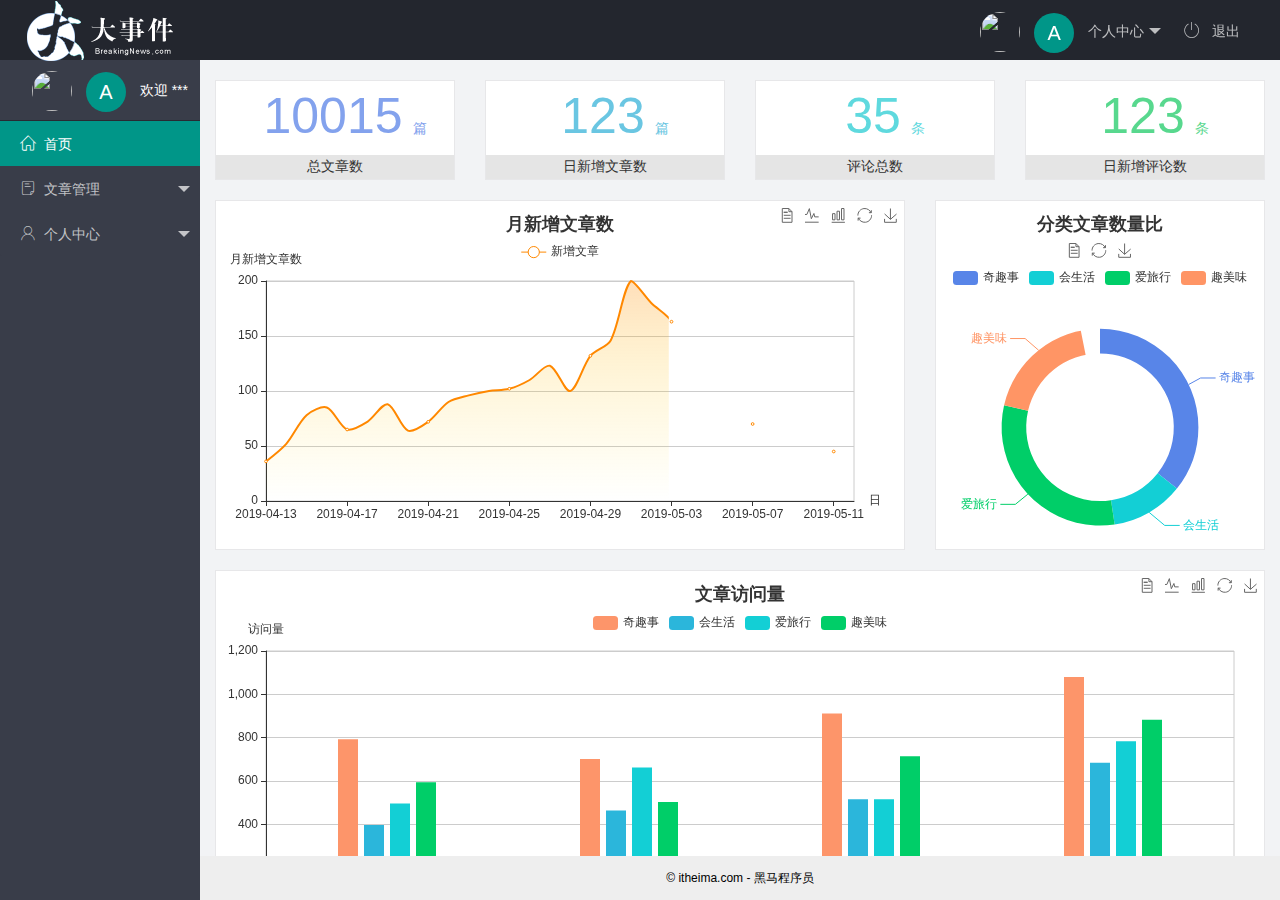
==== commit ff040559: "完成个人中心功能的开发" ====
--- a/index.html
+++ b/index.html
@@ -80,17 +80,17 @@
                         <a href="javascript:;"><span class="iconfont icon-user"></span>个人中心</a>
                         <dl class="layui-nav-child">
                             <dd>
-                                <a href="javascript:;">
+                                <a href="/user/user_info.html" target="fm">
                                     <i class="layui-icon layui-icon-survey"></i>基本资料
                                 </a>
                             </dd>
                             <dd>
-                                <a href="javascript:;">
+                                <a href="/user/user_avatar.html" target="fm">
                                     <i class="layui-icon layui-icon-tree"></i>跟换头像
                                 </a>
                             </dd>
                             <dd>
-                                <a href="javascript:;">
+                                <a href="/user/user_pwd.html" target="fm">
                                     <i class="layui-icon layui-icon-set-fill"></i>重置密码
                                 </a>
                             </dd>
